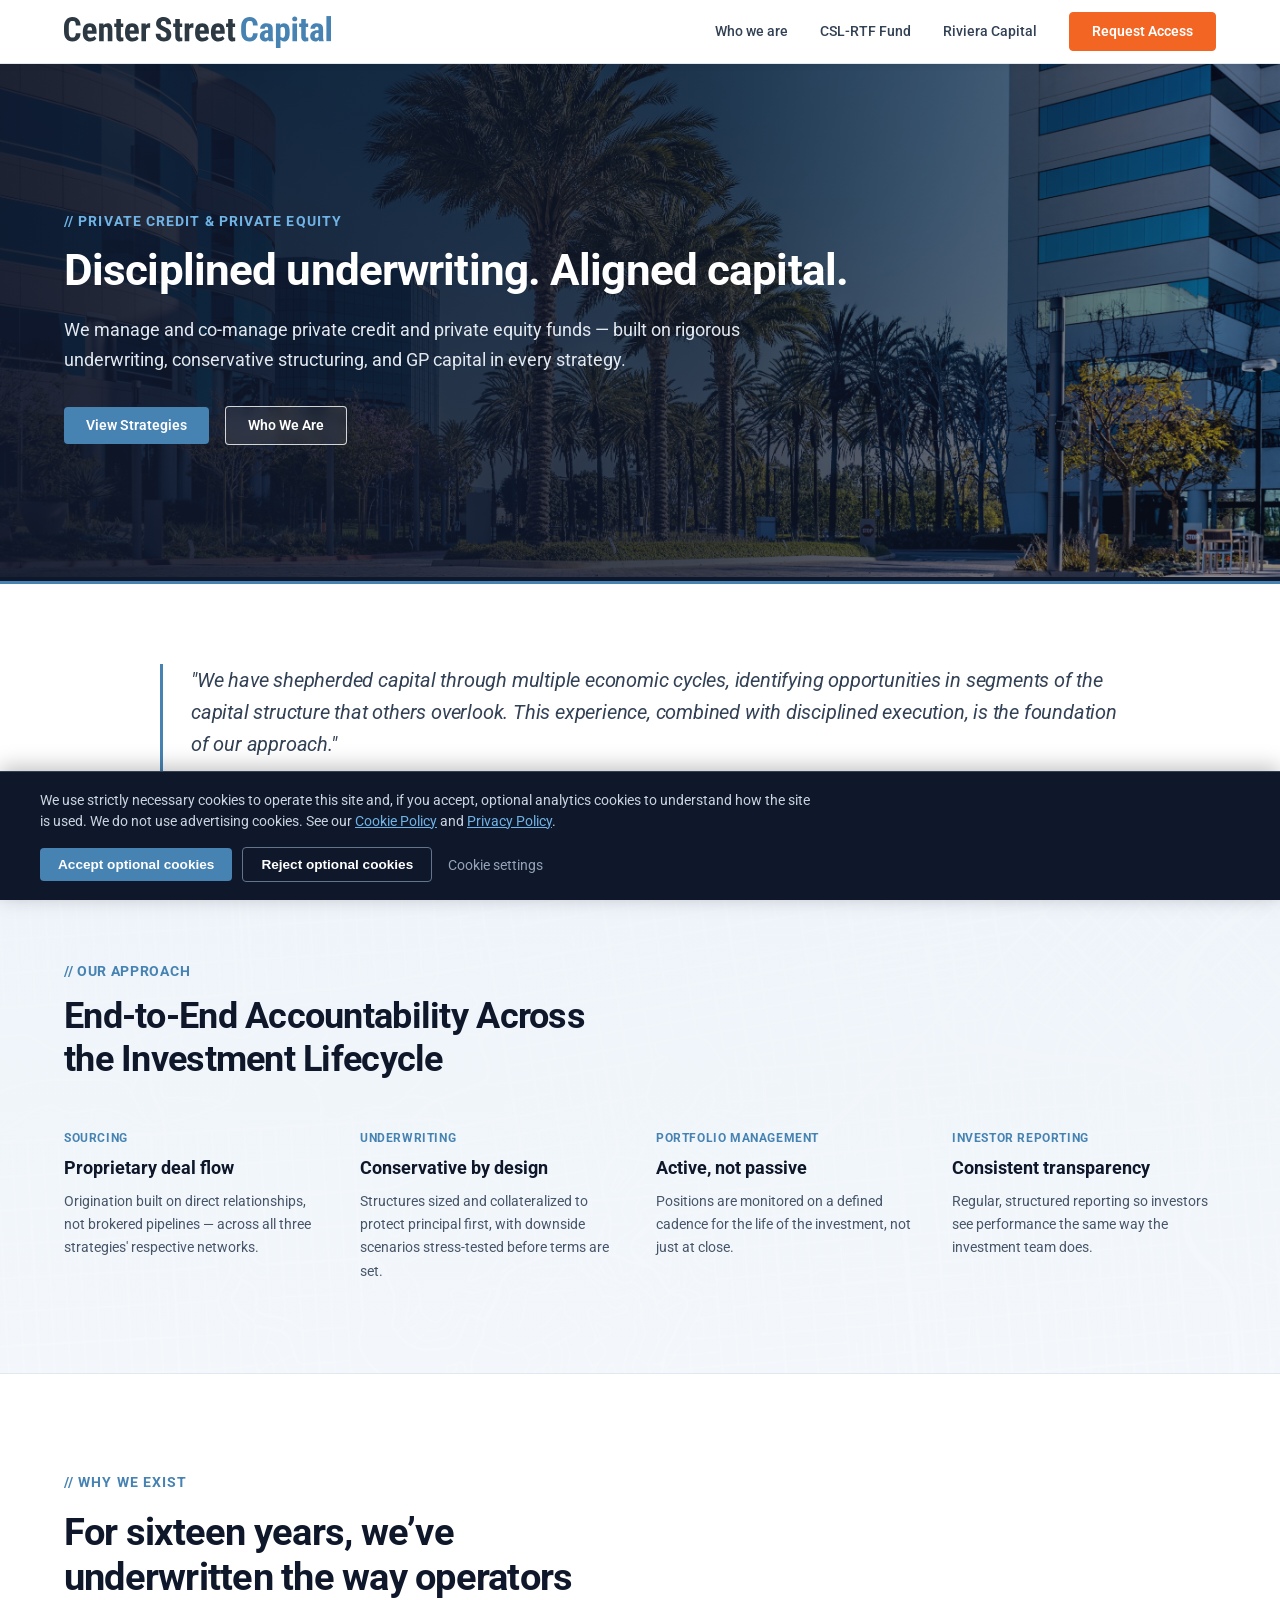
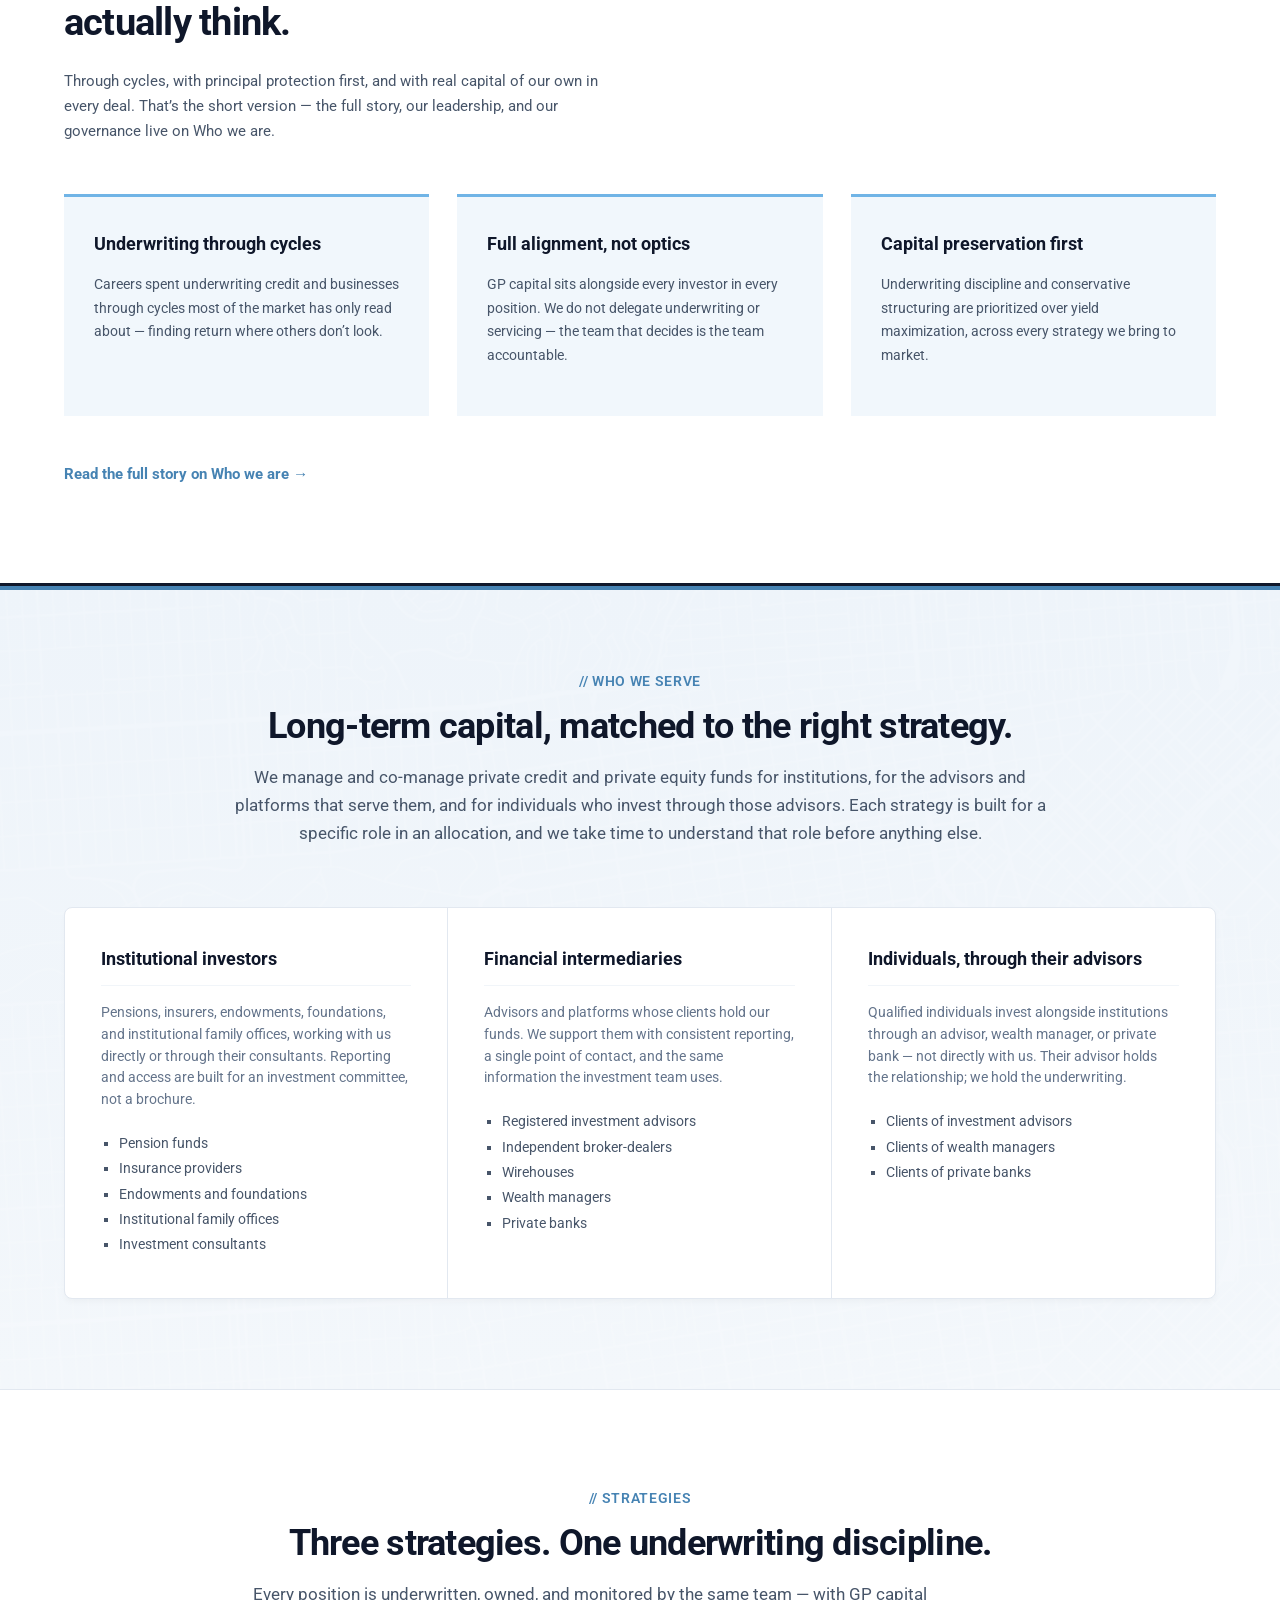
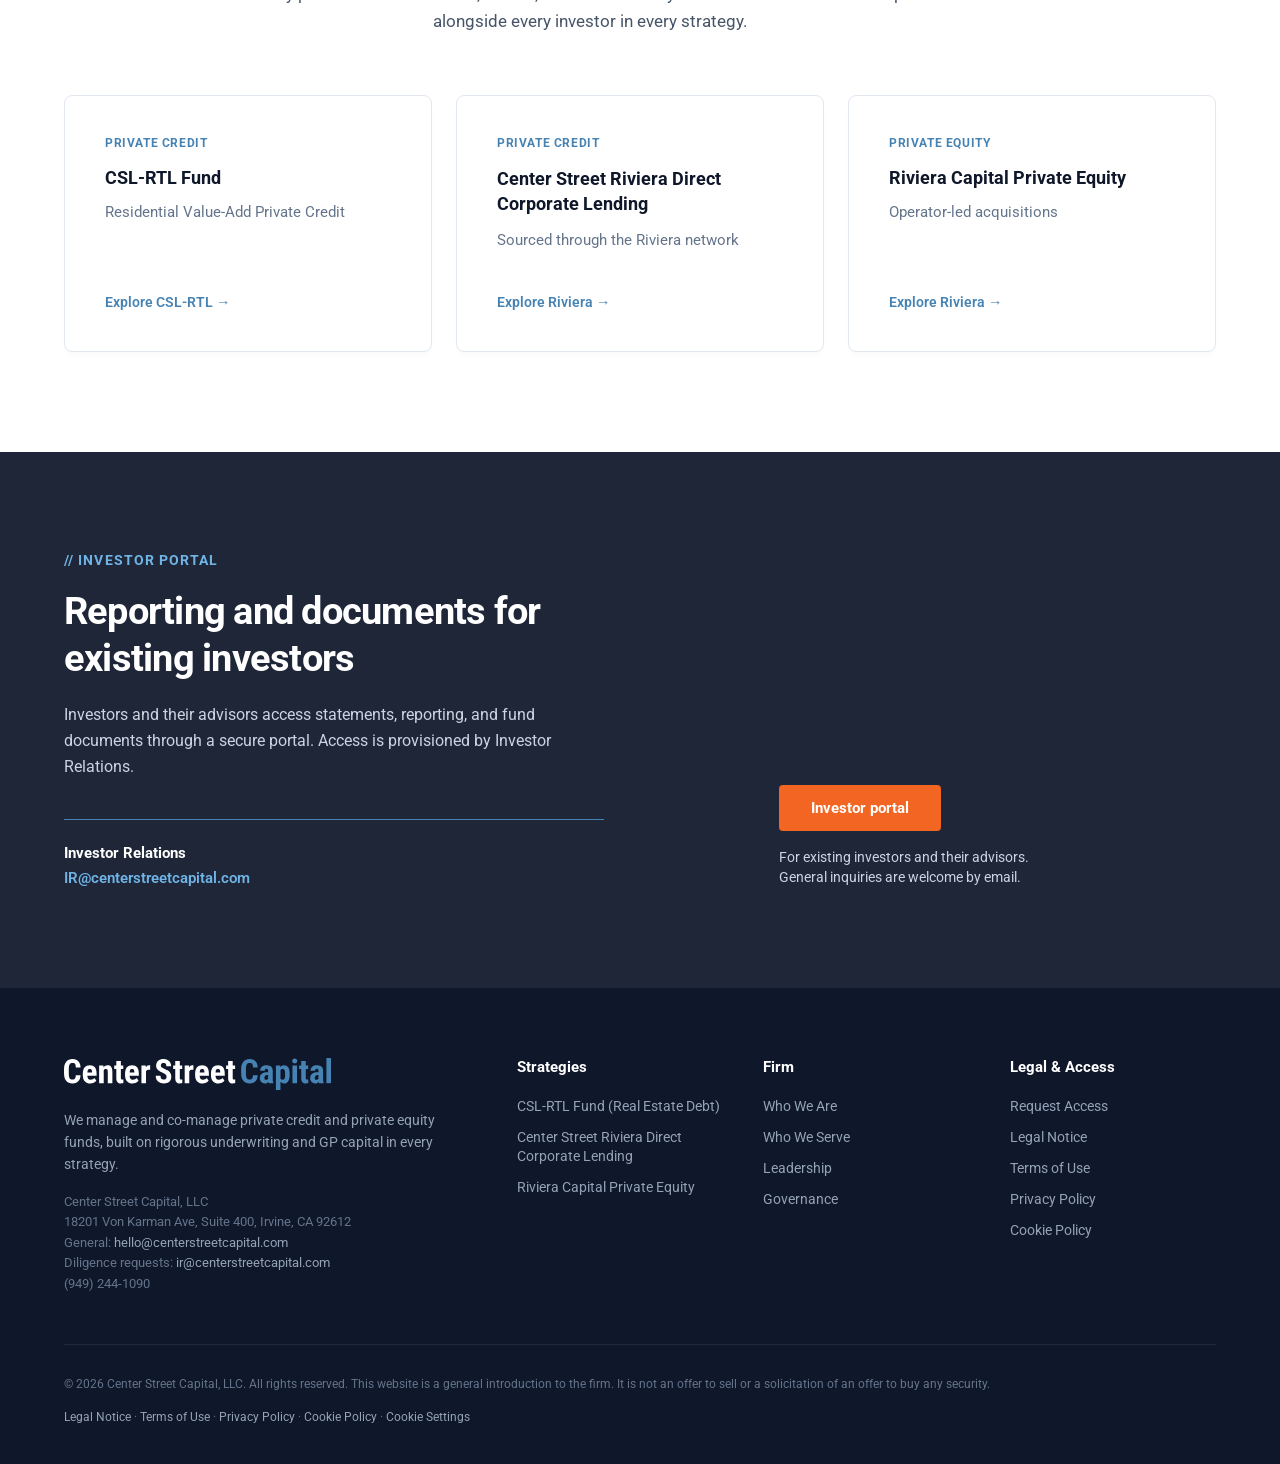
==== index.html @ 32888619 "Update footer tagline descriptor across all 8 HTML pages per user request" ====
<!DOCTYPE html>
<html lang="en">
<head>
    <meta charset="UTF-8">
    <meta name="viewport" content="width=device-width, initial-scale=1.0">
    <title>Center Street Capital | Institutional Private Credit &amp; Private Equity</title>
    <meta name="description" content="Center Street Capital is an institutional investment manager built on rigorous underwriting, conservative structuring, and GP capital alignment across private credit and private equity.">
    <meta name="keywords" content="Center Street Capital, Private Credit, Private Equity, Real Estate Lending, CSL-RTL Fund, Riviera Capital, Institutional Investment Manager">
    
    <!-- Open Graph / Social Media -->
    <meta property="og:type" content="website">
    <meta property="og:title" content="Center Street Capital | Institutional Private Credit &amp; Private Equity">
    <meta property="og:description" content="Disciplined underwriting. Aligned capital. An institutional investment manager built on rigorous underwriting and GP capital alignment.">
    <meta property="og:url" content="https://centerstreetlending.github.io/investor/">
    <meta property="og:image" content="https://centerstreetlending.github.io/investor/pexels-tracvu-7109805.jpg">

    <!-- Fonts -->
    <link rel="preconnect" href="https://fonts.googleapis.com">
    <link rel="preconnect" href="https://fonts.gstatic.com" crossorigin>
    <link href="https://fonts.googleapis.com/css2?family=Roboto:wght@300;400;500;700&display=swap" rel="stylesheet">
    
    <!-- Custom CSS -->
    <link rel="stylesheet" href="styles.css?v=2.12">
</head>
<body>


    <!-- Unified Navigation Header -->
    <header class="header-wrapper">
        <div class="nav-container" style="display: flex; align-items: center; justify-content: space-between;">
            <!-- Left: Logo -->
            <a href="./" class="logo" style="display: flex; align-items: center; text-decoration: none;">
                <img src="CS-Capital_Horiz_OnLight.svg" alt="Center Street Capital Logo" class="logo-image" style="height: 32px; width: auto; object-fit: contain;">
            </a>
            
            <!-- Right: Navigation Links (Desktop) -->
            <div class="desktop-nav" style="display: flex; align-items: center; gap: 32px;">
                <a href="who-we-are.html" class="nav-link" style="color: #334155; text-decoration: none; font-weight: 500; font-size: 0.9rem; transition: color 0.2s;">Who we are</a>
                <a href="csl-rtf-fund.html" class="nav-link" style="color: #334155; text-decoration: none; font-weight: 500; font-size: 0.9rem; transition: color 0.2s;">CSL-RTF Fund</a>
                <a href="riviera-capital.html" class="nav-link" style="color: #334155; text-decoration: none; font-weight: 500; font-size: 0.9rem; transition: color 0.2s;">Riviera Capital</a>
                <a href="#" class="nav-btn request-access-btn" style="background-color: #f26522; color: #ffffff; padding: 10px 22px; border-radius: 4px; font-weight: 600; font-size: 0.9rem; text-decoration: none; transition: background-color 0.2s;">Request Access</a>
            </div>

            <!-- Hamburger Button (Mobile) -->
            <button class="hamburger-btn" aria-label="Toggle menu">
                <span></span>
                <span></span>
                <span></span>
            </button>
        </div>
    </header>

    <!-- Mobile Menu Overlay -->
    <div class="mobile-menu">
        <div class="mobile-menu-inner">
            <a href="who-we-are.html" class="mobile-nav-link">Who we are <span>&rarr;</span></a>
            <a href="csl-rtf-fund.html" class="mobile-nav-link">CSL-RTF Fund <span>&rarr;</span></a>
            <a href="riviera-capital.html" class="mobile-nav-link">Riviera Capital <span>&rarr;</span></a>
            <a href="#" class="nav-btn request-access-btn mobile-cta-btn">Request Access</a>
        </div>
    </div>


    <main>
        <!-- Hero Section -->
        <section class="about-hero">
            <div class="container">
                <div class="about-hero-content">
                    <div class="section-kicker about-kicker" style="color: #70b4e6; font-weight: 700; font-size: 0.85rem; letter-spacing: 0.08em; text-transform: uppercase; margin-bottom: 16px;">// PRIVATE CREDIT &amp; PRIVATE EQUITY</div>
                    <h1 class="about-title">Disciplined underwriting. Aligned capital.</h1>
                    <p class="about-desc">We manage and co-manage private credit and private equity funds &mdash; built on rigorous underwriting, conservative structuring, and GP capital in every strategy.</p>
                    <div class="hero-buttons-group">
                        <a href="#strategies-detail" class="btn-group-primary">View Strategies</a>
                        <a href="who-we-are.html" class="btn-group-secondary">Who We Are</a>
                    </div>
                </div>
            </div>
        </section>

        <!-- Founder Quote Section -->
        <section class="quote-section" style="border-bottom: 1px solid #e2e8f0; padding: 80px 0;">
            <div class="container">
                <div class="quote-wrapper" style="max-width: 960px; border-left: 3px solid #4683b3; padding-left: 28px; margin: 0 auto; text-align: left;">
                    <blockquote class="founder-quote" style="font-size: 1.25rem; font-weight: 400; font-style: italic; color: #334155; line-height: 1.6; letter-spacing: -0.01em; margin: 0 0 16px 0;">
                        "We have shepherded capital through multiple economic cycles, identifying opportunities in segments of the capital structure that others overlook. This experience, combined with disciplined execution, is the foundation of our approach."
                    </blockquote>
                    <div style="font-size: 0.85rem; font-weight: 600; color: #64748b;">
                        Stephen Couig &mdash; Chief Investment Officer and Chief Executive Officer
                    </div>
                </div>
            </div>
        </section>

        <!-- Our Approach Section -->
        <section id="our-approach" style="padding: 90px 0;">
            <div class="container">
                <div style="margin-bottom: 50px;">
                    <div class="section-kicker" style="color: #4683b3; font-weight: 700; font-size: 0.85rem; letter-spacing: 0.05em; text-transform: uppercase; margin-bottom: 16px;">// OUR APPROACH</div>
                    <h2 style="font-size: 2.25rem; font-weight: 700; color: #0f172a; margin: 0; line-height: 1.2; letter-spacing: -0.02em;">End-to-End Accountability Across<br>the Investment Lifecycle</h2>
                </div>

                <div class="grid-4-col" style="display: grid; grid-template-columns: repeat(4, 1fr); gap: 32px;">
                    <!-- Column 1 -->
                    <div>
                        <div style="color: #4683b3; font-weight: 700; font-size: 0.75rem; text-transform: uppercase; letter-spacing: 0.05em; margin-bottom: 12px;">SOURCING</div>
                        <h3 style="font-size: 1.15rem; font-weight: 700; color: #0f172a; margin: 0 0 12px 0;">Proprietary deal flow</h3>
                        <p style="font-size: 0.9rem; color: #475569; line-height: 1.6; margin: 0;">Origination built on direct relationships, not brokered pipelines &mdash; across all three strategies' respective networks.</p>
                    </div>

                    <!-- Column 2 -->
                    <div>
                        <div style="color: #4683b3; font-weight: 700; font-size: 0.75rem; text-transform: uppercase; letter-spacing: 0.05em; margin-bottom: 12px;">UNDERWRITING</div>
                        <h3 style="font-size: 1.15rem; font-weight: 700; color: #0f172a; margin: 0 0 12px 0;">Conservative by design</h3>
                        <p style="font-size: 0.9rem; color: #475569; line-height: 1.6; margin: 0;">Structures sized and collateralized to protect principal first, with downside scenarios stress-tested before terms are set.</p>
                    </div>

                    <!-- Column 3 -->
                    <div>
                        <div style="color: #4683b3; font-weight: 700; font-size: 0.75rem; text-transform: uppercase; letter-spacing: 0.05em; margin-bottom: 12px;">PORTFOLIO MANAGEMENT</div>
                        <h3 style="font-size: 1.15rem; font-weight: 700; color: #0f172a; margin: 0 0 12px 0;">Active, not passive</h3>
                        <p style="font-size: 0.9rem; color: #475569; line-height: 1.6; margin: 0;">Positions are monitored on a defined cadence for the life of the investment, not just at close.</p>
                    </div>

                    <!-- Column 4 -->
                    <div>
                        <div style="color: #4683b3; font-weight: 700; font-size: 0.75rem; text-transform: uppercase; letter-spacing: 0.05em; margin-bottom: 12px;">INVESTOR REPORTING</div>
                        <h3 style="font-size: 1.15rem; font-weight: 700; color: #0f172a; margin: 0 0 12px 0;">Consistent transparency</h3>
                        <p style="font-size: 0.9rem; color: #475569; line-height: 1.6; margin: 0;">Regular, structured reporting so investors see performance the same way the investment team does.</p>
                    </div>
                </div>
            </div>
        </section>

        <!-- Why We Exist Section -->
        <section id="overview" style="padding: 100px 0; background-color: #ffffff;">
            <div class="container">
                <div style="margin-bottom: 50px;">
                    <div class="section-kicker" style="color: #4683b3; font-weight: 700; font-size: 0.85rem; letter-spacing: 0.08em; text-transform: uppercase; margin-bottom: 20px;">// WHY WE EXIST</div>
                    <h2 style="font-size: 2.35rem; font-weight: 700; color: #0f172a; margin: 0 0 24px 0; line-height: 1.2; letter-spacing: -0.02em; max-width: 580px;">For sixteen years, we&rsquo;ve underwritten the way operators actually think.</h2>
                    <p style="font-size: 0.95rem; color: #475569; margin: 0; line-height: 1.65; max-width: 560px;">Through cycles, with principal protection first, and with real capital of our own in every deal. That&rsquo;s the short version &mdash; the full story, our leadership, and our governance live on Who we are.</p>
                </div>

                <div class="grid-3-col" style="display: grid; grid-template-columns: repeat(3, 1fr); gap: 28px; margin-bottom: 48px;">
                    <!-- Column 1 -->
                    <div style="background-color: #f1f7fc; border-top: 3px solid #70b4e6; padding: 36px 30px 48px 30px;">
                        <h3 style="font-size: 1.1rem; font-weight: 700; color: #0f172a; margin: 0 0 16px 0; line-height: 1.35;">Underwriting through cycles</h3>
                        <p style="font-size: 0.9rem; color: #475569; line-height: 1.65; margin: 0;">Careers spent underwriting credit and businesses through cycles most of the market has only read about &mdash; finding return where others don&rsquo;t look.</p>
                    </div>

                    <!-- Column 2 -->
                    <div style="background-color: #f1f7fc; border-top: 3px solid #70b4e6; padding: 36px 30px 48px 30px;">
                        <h3 style="font-size: 1.1rem; font-weight: 700; color: #0f172a; margin: 0 0 16px 0; line-height: 1.35;">Full alignment, not optics</h3>
                        <p style="font-size: 0.9rem; color: #475569; line-height: 1.65; margin: 0;">GP capital sits alongside every investor in every position. We do not delegate underwriting or servicing &mdash; the team that decides is the team accountable.</p>
                    </div>

                    <!-- Column 3 -->
                    <div style="background-color: #f1f7fc; border-top: 3px solid #70b4e6; padding: 36px 30px 48px 30px;">
                        <h3 style="font-size: 1.1rem; font-weight: 700; color: #0f172a; margin: 0 0 16px 0; line-height: 1.35;">Capital preservation first</h3>
                        <p style="font-size: 0.9rem; color: #475569; line-height: 1.65; margin: 0;">Underwriting discipline and conservative structuring are prioritized over yield maximization, across every strategy we bring to market.</p>
                    </div>
                </div>

                <a href="who-we-are.html" style="color: #4683b3; font-weight: 700; font-size: 0.95rem; text-decoration: none; transition: opacity 0.2s;">Read the full story on Who we are &rarr;</a>
            </div>
        </section>


        
        <!-- Who We Serve Section -->
        <section id="who-we-serve" style="padding: 90px 0;">
            <div class="container">
                <div style="text-align: center; max-width: 840px; margin: 0 auto 60px auto;">
                    <div class="section-kicker" style="color: #4683b3; font-weight: 600; font-size: 0.85rem; letter-spacing: 0.05em; text-transform: uppercase; margin-bottom: 16px;">// WHO WE SERVE</div>
                    <h2 style="font-size: 2.25rem; font-weight: 700; color: #0f172a; margin: 0 0 16px 0; line-height: 1.2; letter-spacing: -0.02em;">Long-term capital, matched to the right strategy.</h2>
                    <p style="font-size: 1.05rem; color: #475569; margin: 0; line-height: 1.65;">We manage and co-manage private credit and private equity funds for institutions, for the advisors and platforms that serve them, and for individuals who invest through those advisors. Each strategy is built for a specific role in an allocation, and we take time to understand that role before anything else.</p>
                </div>
                
                <!-- Unified White Boxed Container -->
                <div class="serve-card-container" style="background-color: #ffffff; border: 1px solid #e2e8f0; border-radius: 8px; box-shadow: 0 4px 6px -1px rgba(0, 0, 0, 0.03); display: grid; grid-template-columns: repeat(3, 1fr);">
                    <!-- Column 1 -->
                    <div style="padding: 40px 36px; border-right: 1px solid #e2e8f0;">
                        <h3 style="font-size: 1.15rem; font-weight: 700; color: #0f172a; margin: 0 0 16px 0; padding-bottom: 16px; border-bottom: 1px solid #f1f5f9;">Institutional investors</h3>
                        <p style="font-size: 0.85rem; color: #64748b; line-height: 1.6; margin: 0 0 20px 0;">Pensions, insurers, endowments, foundations, and institutional family offices, working with us directly or through their consultants. Reporting and access are built for an investment committee, not a brochure.</p>
                        
                        <ul style="color: #475569; font-size: 0.88rem; line-height: 1.8; margin: 0; padding-left: 18px; list-style-type: square;">
                            <li>Pension funds</li>
                            <li>Insurance providers</li>
                            <li>Endowments and foundations</li>
                            <li>Institutional family offices</li>
                            <li>Investment consultants</li>
                        </ul>
                    </div>

                    <!-- Column 2 -->
                    <div style="padding: 40px 36px; border-right: 1px solid #e2e8f0;">
                        <h3 style="font-size: 1.15rem; font-weight: 700; color: #0f172a; margin: 0 0 16px 0; padding-bottom: 16px; border-bottom: 1px solid #f1f5f9;">Financial intermediaries</h3>
                        <p style="font-size: 0.85rem; color: #64748b; line-height: 1.6; margin: 0 0 20px 0;">Advisors and platforms whose clients hold our funds. We support them with consistent reporting, a single point of contact, and the same information the investment team uses.</p>
                        
                        <ul style="color: #475569; font-size: 0.88rem; line-height: 1.8; margin: 0; padding-left: 18px; list-style-type: square;">
                            <li>Registered investment advisors</li>
                            <li>Independent broker-dealers</li>
                            <li>Wirehouses</li>
                            <li>Wealth managers</li>
                            <li>Private banks</li>
                        </ul>
                    </div>

                    <!-- Column 3 -->
                    <div style="padding: 40px 36px;">
                        <h3 style="font-size: 1.15rem; font-weight: 700; color: #0f172a; margin: 0 0 16px 0; padding-bottom: 16px; border-bottom: 1px solid #f1f5f9;">Individuals, through their advisors</h3>
                        <p style="font-size: 0.85rem; color: #64748b; line-height: 1.6; margin: 0 0 20px 0;">Qualified individuals invest alongside institutions through an advisor, wealth manager, or private bank &mdash; not directly with us. Their advisor holds the relationship; we hold the underwriting.</p>
                        
                        <ul style="color: #475569; font-size: 0.88rem; line-height: 1.8; margin: 0; padding-left: 18px; list-style-type: square;">
                            <li>Clients of investment advisors</li>
                            <li>Clients of wealth managers</li>
                            <li>Clients of private banks</li>
                        </ul>
                    </div>
                </div>
            </div>
        </section>

<!-- Strategies Section -->
        <section id="strategies-detail" class="strategies-section" style="padding: 100px 0; background-color: #ffffff;">
            <div class="container strategies-container">
                <div class="strategies-header" style="text-align: center; max-width: 800px; margin: 0 auto 60px auto;">
                    <div class="section-kicker" style="color: #4683b3; font-weight: 600; font-size: 0.85rem; letter-spacing: 0.05em; text-transform: uppercase; margin-bottom: 16px;">// STRATEGIES</div>
                    <h2 class="strategies-title" style="font-size: 2.25rem; font-weight: 700; color: #0f172a; margin: 0 0 16px 0; line-height: 1.2; letter-spacing: -0.02em;">Three strategies. One underwriting discipline.</h2>
                    <p class="strategies-subtitle" style="font-size: 1.05rem; color: #475569; margin: 0; line-height: 1.6;">Every position is underwritten, owned, and monitored by the same team &mdash; with GP capital alongside every investor in every strategy.</p>
                </div>

                <div class="strategies-grid" style="display: grid; grid-template-columns: repeat(3, 1fr); gap: 24px;">
                    <!-- Card 1 -->
                    <div class="strategy-card" style="background-color: #ffffff; border: 1px solid #e2e8f0; border-radius: 8px; padding: 40px; display: flex; flex-direction: column; height: 100%; box-shadow: 0 4px 6px -1px rgba(0, 0, 0, 0.02);">
                        <div style="flex-grow: 1;">
                            <div class="strategy-kicker" style="color: #4683b3; font-weight: 700; font-size: 0.75rem; letter-spacing: 0.05em; text-transform: uppercase; margin-bottom: 16px;">PRIVATE CREDIT</div>
                            <h3 class="strategy-title" style="font-size: 1.15rem; font-weight: 700; color: #0f172a; margin: 0 0 12px 0;">CSL-RTL Fund</h3>
                            <p style="font-size: 0.95rem; color: #64748b; line-height: 1.5; margin: 0;">Residential Value-Add Private Credit</p>
                        </div>
                        <div style="margin-top: 40px;">
                            <a href="csl-rtf-fund.html" style="color: #4683b3; font-weight: 600; font-size: 0.9rem; text-decoration: none; transition: opacity 0.2s;">Explore CSL-RTL &rarr;</a>
                        </div>
                    </div>

                    <!-- Card 2 -->
                    <div class="strategy-card" style="background-color: #ffffff; border: 1px solid #e2e8f0; border-radius: 8px; padding: 40px; display: flex; flex-direction: column; height: 100%; box-shadow: 0 4px 6px -1px rgba(0, 0, 0, 0.02);">
                        <div style="flex-grow: 1;">
                            <div class="strategy-kicker" style="color: #4683b3; font-weight: 700; font-size: 0.75rem; letter-spacing: 0.05em; text-transform: uppercase; margin-bottom: 16px;">PRIVATE CREDIT</div>
                            <h3 class="strategy-title" style="font-size: 1.15rem; font-weight: 700; color: #0f172a; margin: 0 0 12px 0; line-height: 1.4;">Center Street Riviera Direct Corporate Lending</h3>
                            <p style="font-size: 0.95rem; color: #64748b; line-height: 1.5; margin: 0;">Sourced through the Riviera network</p>
                        </div>
                        <div style="margin-top: 40px;">
                            <a href="riviera-capital.html" style="color: #4683b3; font-weight: 600; font-size: 0.9rem; text-decoration: none; transition: opacity 0.2s;">Explore Riviera &rarr;</a>
                        </div>
                    </div>

                    <!-- Card 3 -->
                    <div class="strategy-card" style="background-color: #ffffff; border: 1px solid #e2e8f0; border-radius: 8px; padding: 40px; display: flex; flex-direction: column; height: 100%; box-shadow: 0 4px 6px -1px rgba(0, 0, 0, 0.02);">
                        <div style="flex-grow: 1;">
                            <div class="strategy-kicker" style="color: #4683b3; font-weight: 700; font-size: 0.75rem; letter-spacing: 0.05em; text-transform: uppercase; margin-bottom: 16px;">PRIVATE EQUITY</div>
                            <h3 class="strategy-title" style="font-size: 1.15rem; font-weight: 700; color: #0f172a; margin: 0 0 12px 0;">Riviera Capital Private Equity</h3>
                            <p style="font-size: 0.95rem; color: #64748b; line-height: 1.5; margin: 0;">Operator-led acquisitions</p>
                        </div>
                        <div style="margin-top: 40px;">
                            <a href="riviera-capital.html" style="color: #4683b3; font-weight: 600; font-size: 0.9rem; text-decoration: none; transition: opacity 0.2s;">Explore Riviera &rarr;</a>
                        </div>
                    </div>
                </div>
            </div>
        </section>


                <!-- Investor Portal Section -->
        <section style="padding: 100px 0; background-color: #1e2638; color: #ffffff;">
            <div class="container" style="max-width: 1140px; margin: 0 auto; padding: 0 5%;">
                <div style="display: grid; grid-template-columns: 1.5fr 1fr; gap: 60px; align-items: flex-end;">
                    <!-- Left Side -->
                    <div>
                        <div class="section-kicker" style="color: #70b4e6; font-weight: 700; font-size: 0.85rem; letter-spacing: 0.08em; text-transform: uppercase; margin-bottom: 20px;">// INVESTOR PORTAL</div>
                        <h2 style="font-size: 2.35rem; font-weight: 700; color: #ffffff; margin: 0 0 20px 0; line-height: 1.25; letter-spacing: -0.02em; max-width: 520px;">Reporting and documents for existing investors</h2>
                        <p style="font-size: 0.98rem; color: #cbd5e1; line-height: 1.65; margin: 0 0 40px 0; max-width: 540px;">Investors and their advisors access statements, reporting, and fund documents through a secure portal. Access is provisioned by Investor Relations.</p>
                        
                        <div style="border-top: 1px solid #4683b3; padding-top: 24px; margin-top: 24px; max-width: 540px;">
                            <div style="font-weight: 700; font-size: 0.95rem; color: #ffffff; margin-bottom: 6px;">Investor Relations</div>
                            <a href="mailto:IR@centerstreetcapital.com" style="color: #70b4e6; font-weight: 600; text-decoration: none; font-size: 0.95rem; transition: color 0.2s;">IR@centerstreetcapital.com</a>
                        </div>
                    </div>

                    <!-- Right Side -->
                    <div style="text-align: left;">
                        <a href="mailto:IR@centerstreetcapital.com?subject=Investor%20Portal%20Access%20Request" style="display: inline-block; background-color: #f26522; color: #ffffff; padding: 14px 32px; text-decoration: none; border-radius: 4px; font-weight: 700; font-size: 0.95rem; margin-bottom: 16px; transition: background-color 0.2s;">Investor portal</a>
                        <p style="color: #cbd5e1; font-size: 0.85rem; line-height: 1.5; margin: 0; max-width: 260px;">For existing investors and their advisors. General inquiries are welcome by email.</p>
                    </div>
                </div>
            </div>
        </section>

    </main>

    <!-- Footer -->
    <footer style="background-color: #0f172a; color: #94a3b8; padding: 70px 0 40px; border-top: 1px solid #1e293b;">
        <div class="container">
            <div style="display: grid; grid-template-columns: 2fr 1fr 1fr 1fr; gap: 40px; margin-bottom: 50px;">
                <!-- Column 1 -->
                <div>
                    <a href="./" style="display: flex; align-items: center; text-decoration: none; margin-bottom: 20px;">
                        <img src="CS-Capital_Horiz_OnDark.svg" alt="Center Street Capital Logo" style="height: 32px; width: auto; object-fit: contain;">
                    </a>
                    <p style="color: #94a3b8; font-size: 0.85rem; line-height: 1.6; margin: 0 0 16px 0; max-width: 380px;">We manage and co-manage private credit and private equity funds, built on rigorous underwriting and GP capital in every strategy.</p>
                    <p style="color: #64748b; font-size: 0.8rem; line-height: 1.6; margin: 0;">Center Street Capital, LLC<br>18201 Von Karman Ave, Suite 400, Irvine, CA 92612<br>General: <a href="mailto:hello@centerstreetcapital.com" style="color: #94a3b8; text-decoration: none;">hello@centerstreetcapital.com</a><br>Diligence requests: <a href="mailto:ir@centerstreetcapital.com" style="color: #94a3b8; text-decoration: none;">ir@centerstreetcapital.com</a><br>(949) 244-1090</p>
                </div>
                <!-- Column 2 -->
                <div>
                    <h4 style="color: #ffffff; font-weight: 700; margin: 0 0 20px 0; font-size: 0.95rem;">Strategies</h4>
                    <ul style="list-style: none; padding: 0; margin: 0;">
                        <li style="margin-bottom: 12px;"><a href="csl-rtf-fund.html" style="color: #94a3b8; text-decoration: none; font-size: 0.85rem; transition: color 0.2s;">CSL-RTL Fund (Real Estate Debt)</a></li>
                        <li style="margin-bottom: 12px;"><a href="riviera-capital.html" style="color: #94a3b8; text-decoration: none; font-size: 0.85rem; transition: color 0.2s;">Center Street Riviera Direct Corporate Lending</a></li>
                        <li><a href="riviera-capital.html" style="color: #94a3b8; text-decoration: none; font-size: 0.85rem; transition: color 0.2s;">Riviera Capital Private Equity</a></li>
                    </ul>
                </div>
                <!-- Column 3 -->
                <div>
                    <h4 style="color: #ffffff; font-weight: 700; margin: 0 0 20px 0; font-size: 0.95rem;">Firm</h4>
                    <ul style="list-style: none; padding: 0; margin: 0;">
                        <li style="margin-bottom: 12px;"><a href="who-we-are.html" style="color: #94a3b8; text-decoration: none; font-size: 0.85rem; transition: color 0.2s;">Who We Are</a></li>
                        <li style="margin-bottom: 12px;"><a href="./#who-we-serve" style="color: #94a3b8; text-decoration: none; font-size: 0.85rem; transition: color 0.2s;">Who We Serve</a></li>
                        <li style="margin-bottom: 12px;"><a href="who-we-are.html#leadership" style="color: #94a3b8; text-decoration: none; font-size: 0.85rem; transition: color 0.2s;">Leadership</a></li>
                        <li><a href="who-we-are.html#governance" style="color: #94a3b8; text-decoration: none; font-size: 0.85rem; transition: color 0.2s;">Governance</a></li>
                    </ul>
                </div>
                <!-- Column 4 -->
                <div>
                    <h4 style="color: #ffffff; font-weight: 700; margin: 0 0 20px 0; font-size: 0.95rem;">Legal &amp; Access</h4>
                    <ul style="list-style: none; padding: 0; margin: 0;">
                        <li style="margin-bottom: 12px;"><a href="#" class="request-access-btn" style="color: #94a3b8; text-decoration: none; font-size: 0.85rem; transition: color 0.2s;">Request Access</a></li>
                        <li style="margin-bottom: 12px;"><a href="legal-notice.html" style="color: #94a3b8; text-decoration: none; font-size: 0.85rem; transition: color 0.2s;">Legal Notice</a></li>
                        <li style="margin-bottom: 12px;"><a href="terms-of-use.html" style="color: #94a3b8; text-decoration: none; font-size: 0.85rem; transition: color 0.2s;">Terms of Use</a></li>
                        <li style="margin-bottom: 12px;"><a href="privacy-policy.html" style="color: #94a3b8; text-decoration: none; font-size: 0.85rem; transition: color 0.2s;">Privacy Policy</a></li>
                        <li><a href="cookie-policy.html" style="color: #94a3b8; text-decoration: none; font-size: 0.85rem; transition: color 0.2s;">Cookie Policy</a></li>
                    </ul>
                </div>
            </div>

            <div style="border-top: 1px solid #1e293b; padding-top: 30px;">
                <p style="margin: 0 0 16px 0; color: #64748b; font-size: 0.75rem; line-height: 1.6;">&copy; 2026 Center Street Capital, LLC. All rights reserved. This website is a general introduction to the firm. It is not an offer to sell or a solicitation of an offer to buy any security.</p>
                <p style="margin: 0; color: #64748b; font-size: 0.75rem;"><a href="legal-notice.html" style="color: #94a3b8; text-decoration: none;">Legal Notice</a> &middot; <a href="terms-of-use.html" style="color: #94a3b8; text-decoration: none;">Terms of Use</a> &middot; <a href="privacy-policy.html" style="color: #94a3b8; text-decoration: none;">Privacy Policy</a> &middot; <a href="cookie-policy.html" style="color: #94a3b8; text-decoration: none;">Cookie Policy</a> &middot; <a href="#" id="open-cookie-settings" style="color: #94a3b8; text-decoration: none;">Cookie Settings</a></p>
            </div>
        </div>
    </footer>

    <!-- Investor Type Modal -->
    <div id="investor-modal" class="modal">
        <div class="modal-content">
            <span class="close-modal">&times;</span>
            <div class="section-kicker" style="color: #f26522; font-weight: 700; font-size: 0.85rem; letter-spacing: 0.05em; text-transform: uppercase; margin-bottom: 16px;">// DILIGENCE MATERIALS</div>
            <h2 class="modal-title" style="margin-bottom: 16px;">Request Access to Diligence Materials</h2>
            <p style="color: #475569; font-size: 0.95rem; line-height: 1.6; margin-bottom: 24px;">Email <a href="mailto:ir@centerstreetcapital.com" style="color: #4683b3; font-weight: 600;">ir@centerstreetcapital.com</a>. A request is not an offer or a solicitation. We may grant or deny access in our discretion and may require confirmation of eligibility and a confidentiality agreement. Sending a request does not make you an investor or a client.</p>
            
            <div class="modal-grid">
                <div class="investor-card">
                    <h3>Institutional Investor</h3>
                    <p>You may represent or be a:</p>
                    <ul>
                        <li>Pension fund</li>
                        <li>Insurance provider</li>
                        <li>Investment consultant</li>
                    </ul>
                    <a href="mailto:ir@centerstreetcapital.com?subject=Diligence%20Access%20Request%20-%20Institutional" class="card-btn">Request Access</a>
                </div>
                <div class="investor-card">
                    <h3>Individual Investor</h3>
                    <p>You may be a:</p>
                    <ul>
                        <li>Private investor</li>
                        <li>Client of an investment advisor, wealth manager or private bank</li>
                    </ul>
                    <a href="mailto:ir@centerstreetcapital.com?subject=Diligence%20Access%20Request%20-%20Individual" class="card-btn">Request Access</a>
                </div>
                <div class="investor-card">
                    <h3>Financial Intermediary</h3>
                    <p>You may represent or be a:</p>
                    <ul>
                        <li>Registered investment advisor</li>
                        <li>Independent broker-dealer</li>
                        <li>Wirehouse</li>
                        <li>Wealth manager</li>
                        <li>Private bank</li>
                    </ul>
                    <a href="mailto:ir@centerstreetcapital.com?subject=Diligence%20Access%20Request%20-%20Intermediary" class="card-btn">Request Access</a>
                </div>
            </div>
        </div>
    </div>

    <!-- Cookie Banner -->
    <div id="cookie-banner" style="display: none; position: fixed; bottom: 0; left: 0; width: 100%; background-color: #0f172a; color: #cbd5e1; border-top: 1px solid #334155; padding: 18px 24px; z-index: 10000; box-shadow: 0 -4px 20px rgba(0,0,0,0.25);">
        <div style="max-width: 1200px; margin: 0 auto; display: flex; flex-wrap: wrap; align-items: center; justify-content: space-between; gap: 16px;">
            <p style="margin: 0; font-size: 0.85rem; line-height: 1.5; max-width: 780px;">We use strictly necessary cookies to operate this site and, if you accept, optional analytics cookies to understand how the site is used. We do not use advertising cookies. See our <a href="cookie-policy.html" style="color: #70b4e6; text-decoration: underline;">Cookie Policy</a> and <a href="privacy-policy.html" style="color: #70b4e6; text-decoration: underline;">Privacy Policy</a>.</p>
            <div style="display: flex; gap: 10px; align-items: center; flex-wrap: wrap;">
                <button id="accept-cookies" style="background-color: #4683b3; color: #ffffff; border: none; padding: 9px 18px; border-radius: 4px; font-weight: 600; font-size: 0.85rem; cursor: pointer;">Accept optional cookies</button>
                <button id="reject-cookies" style="background-color: transparent; border: 1px solid #64748b; color: #ffffff; padding: 9px 18px; border-radius: 4px; font-weight: 600; font-size: 0.85rem; cursor: pointer;">Reject optional cookies</button>
                <a href="cookie-policy.html" style="color: #94a3b8; font-size: 0.85rem; text-decoration: none; margin-left: 6px;">Cookie settings</a>
            </div>
        </div>
    </div>

    <!-- Scripts -->
    <script src="script.js?v=1.1"></script>
</body>
</html>
---- styles.css ----
:root {
    --bg-color-main: #0c2136; /* Dark slate blue from Center Street reference */
    --bg-color-top: #0a1128; 
    --text-primary: #ffffff;
    --text-highlight: #90c2eb; 
    --text-muted: #b0b8c4; 
    
    --font-serif: 'Roboto', sans-serif;
    --font-sans: 'Roboto', sans-serif;

    /* Typography Text Size Rules */
    --text-xs: 0.75rem;    /* 12px */
    --text-sm: 0.875rem;   /* 14px */
    --text-base: 1rem;     /* 16px */
    --text-lg: 1.125rem;   /* 18px */
    --text-xl: 1.25rem;    /* 20px */
    --text-2xl: 1.5rem;    /* 24px */
}

* {
    margin: 0;
    padding: 0;
    box-sizing: border-box;
}

html {
    scroll-behavior: smooth; /* Smooth scrolling for anchor links */
}

body {
    font-family: var(--font-sans);
    background-color: var(--bg-color-main);
    color: var(--text-primary);
    -webkit-font-smoothing: antialiased;
    -moz-osx-font-smoothing: grayscale;
}

.container,
.nav-container,
.sub-nav-container,
.strategies-container {
    width: 100% !important;
    max-width: 100% !important;
    padding: 0 5% !important;
    margin: 0 auto !important;
    box-sizing: border-box !important;
}

/* Top Bar */
.top-bar {
    background-color: #f1f5f9; /* Subtle light slate */
    border-bottom: 1px solid #e2e8f0;
    height: 38px;
    box-sizing: border-box;
}

.top-bar-text {
    font-size: 0.75rem;
    font-weight: 600;
    letter-spacing: 2px;
    color: #64748b; /* Soft slate grey */
    text-transform: uppercase;
}

.top-bar-link {
    font-size: var(--text-sm); /* Bumped up for better readability */
    font-weight: 600;
    color: #111827; /* Black text */
    text-decoration: none;
    letter-spacing: 0.5px; /* Slight tracking for small bold text */
    transition: color 0.2s ease;
}

.top-bar-link:hover {
    color: #4683b3; /* Brand blue hover */
}

/* Main Header */
.main-header,
.header-wrapper {
    background-color: #ffffff;
    box-shadow: 0 4px 6px -1px rgba(0, 0, 0, 0.05);
    border-bottom: 1px solid #e2e8f0;
    height: 64px !important;
    min-height: 64px !important;
    max-height: 64px !important;
    display: flex;
    align-items: center;
    position: sticky;
    top: 0;
    z-index: 1000;
    box-sizing: border-box;
}

.header-left {
    display: flex;
    align-items: center;
    gap: 24px;
}

.logo-image {
    max-height: 55px;
    width: auto;
}

.logo-tagline {
    color: var(--text-primary); /* Changed to pure white */
    font-size: 0.95rem;
    font-weight: 500;
    letter-spacing: 1.5px;
    display: flex;
    align-items: center;
    gap: 24px;
}

.divider {
    color: var(--text-muted);
    font-size: 2.2rem;
    font-weight: 100;
    line-height: 1;
}

.header-right {
    display: flex;
    align-items: center;
    gap: 32px; /* Space between links */
}

.nav-link {
    color: #111827; /* Strong black text */
    text-decoration: none;
    font-size: 0.95rem; /* ~15px is the sweet spot for modern nav readability */
    font-weight: 500;
    letter-spacing: 0; /* Removed wide tracking: sentence case requires tight tracking */
    transition: color 0.2s ease;
}

.nav-link:hover {
    color: #4683b3; /* Brand blue hover state */
}

.nav-link.active {
    color: #4683b3 !important; /* Brand blue active state */
    font-weight: 700 !important;
    border-bottom: 2px solid #4683b3;
    padding-bottom: 4px;
}

.nav-btn {
    color: #ffffff;
    background-color: #f26522; /* Vibrant orange */
    border: 1px solid #f26522;
    text-decoration: none;
    padding: 10px 24px;
    font-size: 0.9rem;
    font-weight: 500;
    border-radius: 4px;
    transition: all 0.2s ease;
    cursor: pointer;
}

.nav-btn:hover {
    background-color: #d95819; /* Darker orange on hover */
    border-color: #d95819;
    color: #ffffff;
}

.investors-btn {
    color: #4683b3; /* Branded blue text */
    background-color: transparent;
    border: 1px solid #4683b3; /* Branded blue border */
    text-decoration: none;
    padding: 10px 24px;
    font-size: 0.8rem;
    font-weight: 500;
    letter-spacing: 1.5px;
    transition: all 0.2s ease;
}

.investors-btn:hover {
    background-color: #eff6ff; /* Light blue hover background */
}

/* Hero Section */
.hero {
    min-height: 520px;
    padding: 135px 0 125px;
    display: flex;
    align-items: center;
    box-sizing: border-box;
    background-image: linear-gradient(to right, rgba(15, 23, 42, 0.88) 0%, rgba(15, 23, 42, 0.6) 50%, rgba(15, 23, 42, 0.25) 100%), url('pexels-tracvu-7109805.jpg');
    background-size: cover;
    background-position: center;
    position: relative;
    overflow: hidden;
}

.hero::after,
.about-hero::after {
    content: '';
    position: absolute;
    bottom: 0;
    left: 0;
    width: 100%;
    height: 7px;
    background: linear-gradient(to bottom, #0f172a 0%, #0f172a 50%, #4683b3 50%, #4683b3 100%);
    z-index: 10;
}

.hero-video-bg {
    position: absolute;
    top: 0;
    left: 0;
    width: 100%;
    height: 100%;
    object-fit: cover;
    z-index: 0;
    filter: grayscale(100%) opacity(0.8); /* Make it black and white and slightly transparent to blend with dark blue */
}

.hero-overlay {
    position: absolute;
    top: 0;
    left: 0;
    width: 100%;
    height: 100%;
    background-image: linear-gradient(rgba(0, 0, 0, 0.3), rgba(0, 0, 0, 0.3));
    z-index: 1;
}

/* Unified Hero Typography Across Domain */
.hero-content,
.about-hero-content {
    width: 100%;
    max-width: 950px;
    margin: 0;
    text-align: left;
    display: flex;
    flex-direction: column;
    align-items: flex-start;
}

.hero-kicker,
.about-kicker {
    color: #70b4e6 !important;
    font-weight: 700 !important;
    font-size: 0.85rem !important;
    letter-spacing: 0.08em !important;
    text-transform: uppercase !important;
    margin-bottom: 16px !important;
}

.hero-title,
.about-title {
    font-size: 2.75rem !important;
    line-height: 1.15 !important;
    font-weight: 700 !important;
    color: #ffffff !important;
    margin-top: 0 !important;
    margin-bottom: 20px !important;
    letter-spacing: -0.02em !important;
}

.hero-title-line-1,
.hero-title-line-2 {
    display: inline;
}

.hero-subtitle,
.about-desc {
    font-size: 1.15rem !important;
    color: #e2e8f0 !important;
    line-height: 1.6 !important;
    margin-top: 0 !important;
    margin-bottom: 32px !important;
    max-width: 750px !important;
}

.hero-divider {
    display: none;
}

.hero-buttons-group,
.hero-buttons {
    display: flex;
    align-items: center;
    justify-content: flex-start;
    gap: 16px;
    margin: 0;
}

.btn-group-primary {
    font-size: 0.9rem;
    font-weight: 600;
    padding: 10px 22px;
    text-decoration: none;
    transition: all 0.3s ease;
    cursor: pointer;
    border-radius: 4px;
    text-transform: none;
    background-color: #4683b3;
    color: #ffffff;
    border: none;
    display: inline-flex;
    align-items: center;
    gap: 8px;
}

.btn-group-primary:hover {
    background-color: #396e98;
}

.btn-group-secondary {
    font-size: 0.9rem;
    font-weight: 600;
    padding: 10px 22px;
    text-decoration: none;
    transition: all 0.3s ease;
    cursor: pointer;
    border-radius: 4px;
    text-transform: none;
    background-color: rgba(255, 255, 255, 0.08);
    color: #ffffff;
    border: 1px solid rgba(255, 255, 255, 0.8);
    backdrop-filter: blur(4px);
}

.btn-group-secondary:hover {
    background-color: rgba(255, 255, 255, 0.2); /* Brighter fill on hover */
}

.hero-buttons {
    display: flex;
    gap: 24px; /* Increased space between buttons */
    justify-content: center;
}

.btn-primary, .btn-secondary {
    display: inline-block;
    padding: 14px 36px; /* Slightly more substantial buttons */
    font-size: 0.85rem;
    font-weight: 600;
    letter-spacing: 1px;
    text-decoration: none;
    text-transform: uppercase;
    transition: all 0.3s ease;
    border-radius: 4px; /* Subtle modern rounding */
}

.btn-primary {
    background-color: #4683b3;
    color: #ffffff;
    border: 1px solid #4683b3;
}

.btn-primary:hover {
    background-color: #17338b;
    border-color: #17338b;
}

.btn-secondary {
    background-color: transparent;
    color: #4683b3;
    border: 1px solid #4683b3;
}

.btn-secondary:hover {
    background-color: #f1f5f9;
}




/* Approach Section */
#our-approach {
    position: relative;
    overflow: hidden;
    background: linear-gradient(180deg, #eef4fa 0%, #f3f7fb 100%);
    border-bottom: 1px solid #e2e8f0;
    isolation: isolate;
}

#our-approach::after,
#who-we-serve::after {
    content: '';
    position: absolute;
    top: 0;
    left: 0;
    width: 100%;
    height: 7px;
    background: linear-gradient(to bottom, #0f172a 0%, #0f172a 50%, #4683b3 50%, #4683b3 100%);
    z-index: 10;
}

#our-approach::before {
    content: '';
    position: absolute;
    top: 0;
    left: 0;
    width: 100%;
    height: 100%;
    background-image: url('map-grid-bg.png');
    background-size: 1300px auto;
    background-position: center;
    background-repeat: repeat;
    mix-blend-mode: screen;
    opacity: 0.15;
    pointer-events: none;
    z-index: -1;
}

#our-approach .container,
#who-we-serve .container {
    position: relative;
    z-index: 10;
}

/* Who We Serve Section */
#who-we-serve {
    position: relative;
    overflow: hidden;
    background: linear-gradient(180deg, #eef4fa 0%, #f3f7fb 100%);
    border-bottom: 1px solid #e2e8f0;
    isolation: isolate;
}

#who-we-serve::before {
    content: '';
    position: absolute;
    top: 0;
    left: 0;
    width: 100%;
    height: 100%;
    background-image: url('map-grid-bg.png');
    background-size: 1300px auto;
    background-position: center;
    background-repeat: repeat;
    mix-blend-mode: screen;
    opacity: 0.15;
    pointer-events: none;
    z-index: -1;
}

#who-we-serve .container,
.map-texture-section .container {
    position: relative;
    z-index: 10;
}

/* Reusable Map Texture Section with Dual Accent Border */
.map-texture-section {
    position: relative;
    overflow: hidden;
    background: linear-gradient(180deg, #eef4fa 0%, #f3f7fb 100%);
    border-bottom: 1px solid #e2e8f0;
    isolation: isolate;
}

.map-texture-section::after {
    content: '';
    position: absolute;
    top: 0;
    left: 0;
    width: 100%;
    height: 7px;
    background: linear-gradient(to bottom, #0f172a 0%, #0f172a 50%, #4683b3 50%, #4683b3 100%);
    z-index: 10;
}

.map-texture-section::before {
    content: '';
    position: absolute;
    top: 0;
    left: 0;
    width: 100%;
    height: 100%;
    background-image: url('map-grid-bg.png');
    background-size: 1300px auto;
    background-position: center;
    background-repeat: repeat;
    mix-blend-mode: screen;
    opacity: 0.15;
    pointer-events: none;
    z-index: -1;
}

.approach-section {
    background-color: #f8fafc; /* Very light slate/grey */
    padding: 100px 0; /* Standardized to 100px */
}

.approach-container {
    max-width: 1100px; /* Matched to strategies and leadership grid width */
    margin: 0 auto;
    padding: 0 40px;
}

.approach-header {
    margin-bottom: 60px;
    text-align: center;
}

.section-kicker {
    color: #f26522; /* Vibrant orange accent */
    font-size: 0.875rem; /* Standardized size */
    font-weight: 700;
    letter-spacing: 2px;
    text-transform: uppercase;
    margin-bottom: 16px; /* Increased for better visual breathing room */
}

.approach-title {
    font-size: 2.5rem; /* Standardized impact heading size */
    font-weight: 700;
    color: #0f172a; /* Standardized deep slate */
    line-height: 1.2;
    letter-spacing: -0.02em; /* Unified tracking */
    margin: 0;
}

.approach-grid {
    display: grid;
    grid-template-columns: repeat(4, 1fr);
    gap: 24px;
}

.approach-card {
    background-color: #ffffff;
    border-radius: 8px;
    padding: 32px 24px;
    box-shadow: 0 4px 6px -1px rgba(0, 0, 0, 0.05), 0 2px 4px -1px rgba(0, 0, 0, 0.03);
    border: 1px solid #f1f5f9;
    display: flex;
    flex-direction: column;
    transition: transform 0.2s ease, box-shadow 0.2s ease;
}

.approach-card:hover {
    transform: translateY(-4px);
    box-shadow: 0 10px 15px -3px rgba(0, 0, 0, 0.1), 0 4px 6px -2px rgba(0, 0, 0, 0.05);
}

.approach-icon {
    width: 40px;
    height: 40px;
    background-color: #fff7ed; /* Very light orange background */
    border-radius: 8px;
    display: flex;
    align-items: center;
    justify-content: center;
    margin-bottom: 24px;
    color: #f26522; /* Vibrant orange icon */
}

.approach-card-title {
    font-size: var(--text-base);
    font-weight: 700;
    color: #0f172a;
    margin-bottom: 12px;
}

.approach-card-text {
    font-size: var(--text-sm);
    color: #64748b;
    line-height: 1.6;
}

@media (max-width: 1024px) {
    .approach-grid {
        grid-template-columns: repeat(2, 1fr);
    }
}

@media (max-width: 640px) {
    .approach-grid {
        grid-template-columns: 1fr;
    }
    .approach-title {
        font-size: var(--text-3xl);
    }
}

/* Strategies Section */
.strategies-section {
    padding: 60px 0;
    background-color: #ffffff;
}

.strategies-header {
    margin-bottom: 48px;
    text-align: left;
}

.section-title {
    font-size: 2rem; /* Reduced to ensure it fits on one line */
    color: #111827; /* Standardized black */
    font-weight: 700;
    margin: 0;
    letter-spacing: -0.01em;
}

.as-of-date {
    font-size: 0.7rem;
    color: #94a3b8; /* Softer professional grey */
    letter-spacing: 2px;
    text-transform: uppercase;
    font-weight: 600;
    margin-top: 16px; /* Space between title and date */
    margin-bottom: 8px;
}

.table-responsive {
    overflow-x: auto;
}

.strategies-table {
    width: 100%;
    border-collapse: collapse;
    text-align: left;
}

.strategies-table th {
    font-size: 0.65rem;
    font-weight: 600;
    color: #475569; /* Darkened for better contrast */
    text-transform: uppercase;
    letter-spacing: 1.5px;
    padding: 16px 32px 16px 0; /* Tighter header */
    border-top: 2px solid #4683b3; /* Branded Blue */
    border-bottom: 1px solid #e2e8f0;
}

.strategies-table tbody tr {
    transition: background-color 0.2s ease;
}

.strategies-table tbody tr:hover {
    background-color: #f8fafc; /* Subtle, premium hover effect */
}

.strategies-table td {
    padding: 24px 32px 24px 0; /* Tighter vertical rhythm */
    border-bottom: 1px solid #e2e8f0;
    vertical-align: top;
    color: #334155; /* Crisper dark slate */
    font-size: 0.85rem; /* Smaller, more professional data size */
    line-height: 1.6;
}

.strategy-title-group {
    display: flex;
    align-items: flex-start; /* Ensures badge stays at the top if title wraps to double lines */
    gap: 12px;
    margin-bottom: 6px; /* Space between title and description */
    flex-wrap: wrap; /* Prevent awkward breaks on small screens */
}

.strategy-badge {
    display: inline-block;
    background-color: #4683b3; /* Branded Blue */
    color: #ffffff; /* White text looks better on the bright blue */
    font-size: 0.7rem;
    font-weight: 700;
    letter-spacing: 2px;
    padding: 6px 10px;
    border-radius: 2px;
    text-transform: uppercase;
    flex-shrink: 0;
    margin-top: 3px; /* Optically aligns badge with the top of the text */
}

.strategy-name {
    font-size: 0.85rem; /* Unified font size */
    font-weight: 700;
    color: #4683b3; /* Branded Blue */
}

.strategy-description {
    color: #64748b; /* Soft grey */
    font-size: 0.85rem;
    line-height: 1.5;
}

.target-return {
    color: #4683b3;
    font-size: 0.85rem;
}

.status-indicator {
    display: flex;
    align-items: flex-start; /* keep dot aligned to first line if text wraps */
    gap: 8px;
    color: #64748b;
    font-size: 0.85rem;
}

.dot {
    width: 6px;
    height: 6px;
    border-radius: 50%;
    background-color: #e2e8f0;
    margin-top: 7px; /* Optically center with first line of text */
    flex-shrink: 0; /* ensure it never squishes */
}

.dot.open {
    background-color: #10b981;
}

/* How We Manage Section */
.how-we-manage-section {
    padding: 60px 0;
    background-color: #f1f5f9; /* Soft light slate grey */
}

.how-we-manage-container {
    display: grid;
    grid-template-columns: 1fr 1fr;
    gap: 80px;
}

.hwm-kicker {
    font-size: 0.75rem;
    color: #4683b3;
    letter-spacing: 2px;
    text-transform: uppercase;
    font-weight: 700;
    margin-bottom: 24px;
}

.hwm-title {
    font-size: 2.25rem; /* Reduced size */
    color: #111827; /* Standardized black */
    font-weight: 700;
    line-height: 1.3;
    margin: 0 0 32px 0;
    letter-spacing: -0.01em;
}

.hwm-body {
    font-size: 1.05rem;
    color: #1e293b;
    line-height: 1.7;
    margin-bottom: 24px;
}

.hwm-list {
    display: flex;
    flex-direction: column;
}

.hwm-item {
    display: flex;
    gap: 24px;
    padding: 16px 0; /* Reduced from 32px to tighten spacing */
    border-bottom: 1px solid #e2e8f0;
}

.hwm-item:first-child {
    padding-top: 0;
}

.hwm-item:last-child {
    border-bottom: none;
    padding-bottom: 0;
}

.hwm-number {
    font-size: 0.85rem;
    color: #4683b3;
    font-weight: 700;
    min-width: 30px;
    margin-top: 2px; /* Slight alignment tweak to match title */
}

.hwm-content {
    flex: 1;
}

.hwm-item-title {
    font-size: 1.15rem;
    color: #0f172a; /* Slate black for title */
    font-weight: 700;
    margin: 0 0 12px 0;
}

.hwm-item-desc {
    font-size: 0.95rem;
    color: #64748b;
    line-height: 1.6;
    margin: 0;
}

/* Strategies Detail Section */
.strategies-detail-section {
    padding: 60px 0;
    background-color: #ffffff;
}

.detail-header {
    margin-bottom: 32px; /* Pulled much tighter to the table */
}

.detail-kicker {
    font-size: 0.75rem;
    color: #4683b3;
    letter-spacing: 2px;
    text-transform: uppercase;
    font-weight: 700;
    margin-bottom: 16px;
}

.detail-title {
    font-size: 2.25rem; /* Reduced size */
    color: #111827; /* Standardized black */
    font-weight: 700;
    line-height: 1.3;
    margin: 0;
    letter-spacing: -0.01em;
}

.detail-list {
    border-top: 1px solid #e2e8f0;
}

.detail-item {
    display: grid;
    grid-template-columns: 1fr 2fr;
    gap: 80px;
    padding: 60px 0;
    border-bottom: 1px solid #e2e8f0;
}

.detail-item:last-child {
    border-bottom: none;
}

.detail-strategy-name {
    font-size: 1.35rem;
    font-weight: 700;
    color: #4683b3; /* Branded blue */
    margin: 0 0 12px 0;
    line-height: 1.3;
}

.detail-role {
    font-size: 0.65rem;
    color: #94a3b8;
    letter-spacing: 1.5px;
    text-transform: uppercase;
    line-height: 1.6;
}

.detail-desc {
    font-size: 0.95rem;
    color: #334155;
    line-height: 1.7;
    margin: 0 0 32px 0;
}

.detail-metrics {
    display: flex;
    gap: 48px;
    flex-wrap: wrap;
}

.metric-label {
    font-size: 0.65rem;
    color: #94a3b8;
    letter-spacing: 1.5px;
    text-transform: uppercase;
    font-weight: 700;
    margin-bottom: 8px;
}

.metric-value {
    font-size: 1.25rem;
    color: #4683b3;
}

/* Responsive Grid Layouts */
@media (max-width: 950px) {
    .how-we-manage-container {
        grid-template-columns: 1fr;
        gap: 40px;
    }
    
    .detail-item {
        grid-template-columns: 1fr;
        gap: 32px;
        padding: 40px 0;
    }

    .detail-desc {
        margin-bottom: 24px;
    }
}

/* Quote Section */
.quote-section {
    padding: 100px 0;
    background-color: #ffffff;
}

.quote-wrapper {
    max-width: 750px; /* Reduced from 900px to make it less wide */
    margin: 0 auto;
    border-left: 4px solid #f26522; /* Vibrant orange accent */
    padding-left: 32px;
    text-align: left;
}

.founder-quote {
    font-size: var(--text-xl); /* Scaled down from 1.5rem (24px) to 1.25rem (20px) */
    font-weight: 500;
    line-height: 1.4; /* Tighter line height, reduced from 1.6 */
    color: #1e293b; /* Dark slate */
    margin: 0 0 24px 0;
    font-style: normal;
}

.founder-quote-author {
    font-size: var(--text-sm); /* Scaled down from 1rem to 0.875rem */
    font-weight: 700;
    color: #1e293b;
    margin-bottom: 4px;
}

.founder-quote-title {
    font-size: var(--text-xs); /* Scaled down from 0.875rem to 0.75rem */
    color: #64748b; /* Lighter grey */
    font-weight: 400;
}

/* Strategies Section */
.strategies-section {
    background-color: #ffffff;
    padding: 100px 0;
}

.strategies-container {
    max-width: 1200px;
    margin: 0 auto;
    padding: 0 5%;
    box-sizing: border-box;
}

.strategies-header {
    margin-bottom: 60px;
    text-align: left;
}

.strategies-title {
    font-size: 2.5rem;
    font-weight: 700;
    color: #0f172a;
    line-height: 1.2;
    letter-spacing: -0.02em;
    margin-bottom: 16px;
}

.strategies-subtitle {
    font-size: 1.125rem;
    color: #64748b;
    margin: 0;
    max-width: 700px;
}

.strategies-grid {
    display: grid;
    grid-template-columns: repeat(3, 1fr);
    gap: 32px;
    margin: 0 auto;
}

.strategy-card {
    border: 1px solid #e2e8f0;
    border-radius: 8px;
    overflow: hidden;
    display: flex;
    flex-direction: column;
    background-color: #ffffff;
    box-shadow: 0 4px 6px -1px rgba(0, 0, 0, 0.05);
    transition: transform 0.2s ease, box-shadow 0.2s ease;
}

.strategy-card:hover {
    transform: translateY(-4px);
    box-shadow: 0 10px 15px -3px rgba(0, 0, 0, 0.1), 0 4px 6px -2px rgba(0, 0, 0, 0.05);
}

.strategy-card-header {
    background-color: #f8fafc;
    padding: 24px 32px;
    border-bottom: 1px solid #e2e8f0;
}

.strategy-kicker {
    font-size: 0.75rem;
    font-weight: 700;
    color: #94a3b8;
    text-transform: uppercase;
    letter-spacing: 1px;
    margin-bottom: 8px;
}

.strategy-title {
    font-size: 1.15rem;
    font-weight: 700;
    color: #0f172a;
    margin: 0;
    line-height: 1.3;
}

.strategy-card-body {
    padding: 32px;
    display: flex;
    flex-direction: column;
    flex: 1;
}

.strategy-brand {
    margin-bottom: 16px;
    font-size: 1.1rem;
    line-height: 1.3;
}

.brand-sub {
    font-size: 0.875rem;
    color: #94a3b8;
    display: block;
    margin-bottom: 4px;
}

.brand-main {
    font-weight: 700;
    color: #0f172a;
}

.brand-light {
    font-weight: 300;
    color: #64748b;
}

.strategy-desc {
    font-size: 1rem;
    color: #475569;
    line-height: 1.6;
    margin-bottom: 32px;
}

.strategy-stats-grid {
    display: grid;
    grid-template-columns: 1fr 1fr;
    gap: 12px;
    margin-bottom: 32px;
    margin-top: auto; /* Push down to bottom of content area */
}

.stat-box {
    background-color: #f8fafc;
    border-radius: 6px;
    padding: 16px;
    text-align: center;
}

.stat-box.full-width {
    grid-column: span 2;
}

.stat-value {
    font-size: 1rem;
    font-weight: 700;
    color: #0f172a;
    margin-bottom: 4px;
}

.stat-label {
    font-size: 0.75rem;
    color: #64748b;
}

.strategy-divider {
    border: 0;
    height: 1px;
    background-color: #e2e8f0;
    margin: 0 0 24px 0;
}

.risk-return-block {
    display: flex;
    flex-direction: column;
}

.orange-kicker {
    font-size: 0.75rem;
    font-weight: 700;
    color: #f26522; /* Vibrant orange */
    text-transform: uppercase;
    letter-spacing: 1px;
    margin-bottom: 12px;
}

.risk-return-text {
    font-size: 0.875rem;
    color: #334155;
    line-height: 1.5;
    margin-bottom: 24px;
}

.explore-link {
    color: #f26522;
    font-size: 0.875rem;
    font-weight: 700;
    text-decoration: none;
    transition: opacity 0.2s;
    display: inline-block;
    margin-top: auto;
}

.explore-link:hover {
    opacity: 0.8;
}

@media (max-width: 1024px) {
    .strategies-grid {
        grid-template-columns: 1fr;
        max-width: 600px;
    }
}

/* Leadership Section */
.leadership-section {
    background-color: #f8fafc;
    padding: 100px 0;
}

.leadership-container {
    max-width: 1100px;
    margin: 0 auto;
    padding: 0 40px;
}

.leadership-header {
    text-align: center;
    margin-bottom: 60px;
}

.leadership-title {
    font-size: 2.5rem;
    font-weight: 700;
    color: #0f172a;
    margin-bottom: 16px;
    letter-spacing: -0.02em;
}

.leadership-subtitle {
    font-size: 1.125rem;
    color: #475569;
    max-width: 600px;
    margin: 0 auto;
    line-height: 1.6;
}

.leadership-grid {
    display: grid;
    grid-template-columns: repeat(3, 1fr);
    gap: 32px;
    margin-bottom: 48px;
}

.leadership-card {
    background-color: #ffffff;
    border: 1px solid #e2e8f0;
    border-radius: 8px;
    padding: 64px 24px; /* Increased vertical padding to make cards taller */
    text-align: center;
    box-shadow: 0 4px 6px -1px rgba(0, 0, 0, 0.05), 0 2px 4px -1px rgba(0, 0, 0, 0.03);
    transition: transform 0.2s ease, box-shadow 0.2s ease;
}

.leadership-card:hover {
    transform: translateY(-4px);
    box-shadow: 0 10px 15px -3px rgba(0, 0, 0, 0.1), 0 4px 6px -2px rgba(0, 0, 0, 0.05);
}

.leadership-avatar {
    width: 80px; /* Increased from 64px for better portrait visibility */
    height: 80px;
    background-color: #f1f5f9;
    border-radius: 50%;
    margin: 0 auto 24px;
    display: flex;
    align-items: center;
    justify-content: center;
    color: #94a3b8;
    overflow: hidden; /* Ensure images fit inside the circle */
}

.avatar-img {
    width: 100%;
    height: 100%;
    object-fit: cover;
}

.avatar-initials {
    font-size: 1.25rem;
    font-weight: 700;
    color: #64748b;
}

.leadership-name {
    font-size: 1.25rem;
    font-weight: 700;
    color: #0f172a;
    margin: 0 0 8px 0;
}

.leadership-role {
    font-size: 0.875rem;
    color: #64748b;
    margin: 0;
}

.leadership-footer-note {
    text-align: center;
    font-size: 0.875rem;
    color: #64748b;
    margin: 0;
}

@media (max-width: 900px) {
    .leadership-grid {
        grid-template-columns: 1fr;
    }
}

/* CTA Section */
.cta-section {
    padding: 120px 0;
    background-color: #1e293b; /* Dark slate background */
    text-align: center;
    border-top: none;
}

.cta-container {
    max-width: 800px;
    margin: 0 auto;
    padding: 0 40px;
}

.cta-kicker {
    font-size: 0.875rem;
    font-weight: 700;
    color: #f26522;
    text-transform: uppercase;
    letter-spacing: 2px;
    margin-bottom: 24px;
}

.cta-title {
    font-size: 2.5rem;
    font-weight: 700;
    color: #ffffff;
    line-height: 1.2;
    margin-bottom: 24px;
    letter-spacing: -0.02em;
}

.cta-body {
    font-size: 1.125rem;
    color: #cbd5e1; /* Light slate */
    line-height: 1.6;
    margin-bottom: 48px;
    max-width: 700px;
    margin-left: auto;
    margin-right: auto;
}

.cta-btn-wrapper {
    display: inline-block;
}

.cta-section .btn-primary {
    padding: 16px 48px;
    font-size: 1.125rem;
    background-color: #f26522; /* Set to orange */
    box-shadow: 0 0 60px 10px rgba(242, 101, 34, 0.15); /* Glowing rectangular shadow */
    transition: all 0.3s ease;
}

.cta-section .btn-primary:hover {
    background-color: #ea580c;
    box-shadow: 0 0 70px 15px rgba(242, 101, 34, 0.25);
    transform: translateY(-2px);
}

.cta-note {
    font-size: 0.7rem;
    color: #94a3b8;
    margin: 0;
}

/* Footer Section */
.main-footer {
    background-color: #0f172a;
    color: #94a3b8;
    padding: 80px 0 40px;
}

.footer-container {
    max-width: 1100px;
    margin: 0 auto;
    padding: 0 40px;
}

.footer-grid {
    display: flex;
    justify-content: space-between;
    align-items: flex-start;
    margin-bottom: 60px;
}

.footer-col-left {
    max-width: 450px;
}

.footer-col-right {
    text-align: left;
}

.footer-heading {
    color: #ffffff;
    font-size: 1.125rem;
    font-weight: 700;
    margin-bottom: 24px;
}

.footer-text {
    color: #94a3b8;
    font-size: 1rem;
    line-height: 1.6;
    margin: 0;
}

.footer-divider {
    height: 1px;
    background-color: #1e293b;
    margin-bottom: 40px;
}

.footer-bottom {
    display: flex;
    flex-direction: column;
    gap: 24px;
}

.footer-disclaimer {
    font-size: 0.875rem;
    color: #64748b;
    line-height: 1.6;
    margin: 0;
}

.footer-copyright {
    font-size: 0.875rem;
    color: #64748b;
    margin: 0;
}



/* Responsive Grid Layouts */
@media (max-width: 950px) {
    .how-we-manage-container {
        grid-template-columns: 1fr;
        gap: 40px;
    }
    
    .detail-item {
        grid-template-columns: 1fr;
        gap: 32px;
        padding: 40px 0;
    }

    .detail-desc {
        margin-bottom: 24px;
    }

    .footer-grid {
        flex-direction: column;
        gap: 48px;
    }
}

/* Modal Styles */
.modal {
    display: none; 
    position: fixed;
    z-index: 9999;
    left: 0;
    top: 0;
    width: 100%;
    height: 100%;
    background-color: rgba(15, 23, 42, 0.7);
    backdrop-filter: blur(6px);
    opacity: 0;
    transition: opacity 0.3s ease;
}

.modal.active {
    display: flex !important;
    align-items: center;
    justify-content: center;
    opacity: 1 !important;
}

.modal-content {
    background-color: #ffffff;
    padding: 60px;
    border-radius: 8px;
    width: 90%;
    max-width: 1100px;
    position: relative;
    transform: translateY(20px);
    transition: transform 0.3s ease;
    box-shadow: 0 20px 25px -5px rgba(0, 0, 0, 0.1), 0 10px 10px -5px rgba(0, 0, 0, 0.04);
}

.modal.active .modal-content {
    transform: translateY(0);
}

.close-modal {
    color: #94a3b8;
    position: absolute;
    top: 24px;
    right: 32px;
    font-size: 32px;
    font-weight: 300;
    cursor: pointer;
    transition: color 0.2s;
}

.close-modal:hover {
    color: #0f172a;
}

.modal-title {
    font-size: 2.5rem;
    font-weight: 700;
    color: #0f172a;
    margin: 0 0 40px 0;
    line-height: 1.2;
    letter-spacing: -0.02em;
}

.modal-grid {
    display: grid;
    grid-template-columns: repeat(3, 1fr);
    gap: 32px;
}

.investor-card {
    background-color: #ffffff; 
    padding: 32px;
    position: relative;
    cursor: pointer;
    transition: all 0.2s ease;
    display: flex;
    flex-direction: column;
    border: 1px solid #e2e8f0;
    border-radius: 8px;
    box-shadow: 0 1px 3px rgba(0,0,0,0.02);
}

.investor-card:hover {
    border-color: #f26522; /* Branded orange accent */
    box-shadow: 0 10px 25px -5px rgba(0, 0, 0, 0.05);
    transform: translateY(-2px);
}

.investor-card h3 {
    color: #0f172a;
    font-size: 1.15rem;
    font-weight: 700;
    margin: 0 0 16px 0;
}

.investor-card p {
    color: #64748b;
    font-size: 0.95rem;
    margin: 0 0 16px 0;
    line-height: 1.6;
}

.investor-card ul {
    list-style-type: none;
    padding: 0;
    margin: 0 0 40px 0;
}

.investor-card li {
    color: #475569;
    font-size: 0.9rem;
    margin-bottom: 12px;
    line-height: 1.5;
    position: relative;
    padding-left: 20px;
}

.investor-card li::before {
    content: "•";
    color: #f26522; /* Orange bullet point */
    font-weight: 700;
    position: absolute;
    left: 0;
    top: 0;
}

.card-btn {
    margin-top: auto;
    display: inline-block;
    padding: 12px 24px;
    background-color: #ffffff;
    color: #0f172a; 
    border: 1px solid #cbd5e1;
    border-radius: 4px;
    text-align: center;
    font-weight: 600;
    font-size: 0.9rem;
    transition: all 0.2s ease;
    text-decoration: none;
}

.investor-card:hover .card-btn {
    background-color: #f26522;
    color: #ffffff;
    border-color: #f26522;
}

/* Desktop-specific layout tools */
@media (max-width: 768px) {
    .desktop-break {
        display: none;
    }
}

/* --- Mobile Navigation Overhaul --- */
.hamburger-btn {
    display: none;
    flex-direction: column;
    justify-content: center;
    align-items: center;
    gap: 5px;
    width: 36px;
    height: 36px;
    background: transparent;
    border: none;
    cursor: pointer;
    padding: 0;
    z-index: 1001; /* Above mobile menu */
}

.hamburger-btn span {
    width: 24px;
    height: 2px;
    background: #0f172a;
    border-radius: 2px;
    transition: transform 0.25s ease, opacity 0.25s ease;
}

.hamburger-btn.active span:nth-child(1) {
    transform: translateY(7px) rotate(45deg);
}
.hamburger-btn.active span:nth-child(2) {
    opacity: 0;
}
.hamburger-btn.active span:nth-child(3) {
    transform: translateY(-7px) rotate(-45deg);
}

.mobile-menu {
    position: fixed;
    top: 64px !important; /* Docks right under 64px sticky header */
    left: 0;
    width: 100%;
    background-color: #ffffff;
    z-index: 999;
    padding: 16px 20px 24px 20px;
    box-shadow: 0 20px 25px -5px rgba(15, 23, 42, 0.12), 0 10px 10px -5px rgba(15, 23, 42, 0.04);
    border-bottom: 3px solid #4683b3;
    transform: translateY(-120%);
    opacity: 0;
    pointer-events: none;
    transition: transform 0.3s cubic-bezier(0.16, 1, 0.3, 1), opacity 0.25s ease;
}

.mobile-menu.open {
    transform: translateY(0);
    opacity: 1;
    pointer-events: auto;
}

.mobile-menu-inner {
    display: flex;
    flex-direction: column;
    gap: 8px;
    max-width: 600px;
    margin: 0 auto;
}

.mobile-nav-link {
    display: flex;
    align-items: center;
    justify-content: space-between;
    padding: 14px 16px;
    font-size: 1.05rem;
    font-weight: 600;
    color: #0f172a;
    text-decoration: none;
    border-radius: 6px;
    background-color: #ffffff;
    border-bottom: 1px solid #f1f5f9;
    transition: all 0.2s ease;
}

.mobile-nav-link span {
    font-size: 1.1rem;
    color: #94a3b8;
    transition: transform 0.2s ease, color 0.2s ease;
}

.mobile-nav-link:hover,
.mobile-nav-link.active {
    background-color: #f8fafc;
    color: #4683b3;
    font-weight: 700;
    border-left: 3px solid #4683b3;
    padding-left: 13px;
}

.mobile-nav-link:hover span,
.mobile-nav-link.active span {
    color: #4683b3;
    transform: translateX(4px);
}

.mobile-cta-btn {
    margin-top: 12px;
    width: 100%;
    text-align: center;
    background-color: #f26522;
    color: #ffffff;
    padding: 14px 20px;
    border-radius: 6px;
    font-weight: 700;
    font-size: 1rem;
    text-decoration: none;
    box-shadow: 0 4px 6px -1px rgba(242, 101, 34, 0.2);
    display: block;
}

body.no-scroll {
    overflow: hidden;
}

/* --- Who We Are Page --- */
/* Secondary Navigation */
.sub-nav {
    position: sticky;
    top: 64px !important; /* Docks 100% flush directly below 64px sticky header */
    z-index: 900;
    border-bottom: 1px solid #e2e8f0;
    background-color: rgba(255, 255, 255, 0.98);
    backdrop-filter: blur(8px);
}

.sub-nav-container {
    display: flex;
    align-items: center;
    justify-content: center;
    gap: 36px;
    padding-top: 14px;
    padding-bottom: 14px;
}

.sub-nav-link {
    font-size: 0.85rem;
    font-weight: 600;
    color: #64748b;
    text-decoration: none;
    letter-spacing: 1px;
    text-transform: uppercase;
    transition: color 0.2s ease;
}

.sub-nav-link:hover,
.sub-nav-link.active {
    color: #4683b3;
}

.hero, .about-hero, .riviera-hero {
    min-height: 520px;
    padding: 135px 0 125px;
    display: flex;
    align-items: center;
    box-sizing: border-box;
    background-image: linear-gradient(to right, rgba(15, 23, 42, 0.94) 0%, rgba(15, 23, 42, 0.8) 55%, rgba(15, 23, 42, 0.45) 100%), url('pexels-tracvu-7109805.jpg');
    background-size: cover;
    background-position: center;
    position: relative;
    overflow: hidden;
}

.about-hero-content {
    width: 100%;
    max-width: 950px;
    margin: 0;
    text-align: left;
    display: flex;
    flex-direction: column;
    align-items: flex-start;
}

.about-kicker {
    margin-bottom: 24px;
}

.about-title {
    font-size: 2.75rem;
    font-weight: 700;
    color: #ffffff;
    line-height: 1.15;
    margin-top: 0; /* Reset for flex/block consistency */
    margin-bottom: 20px;
    letter-spacing: -0.02em;
}

.about-desc {
    font-size: 1.25rem;
    color: #e2e8f0;
    line-height: 1.6;
    margin-top: 0; /* Reset for flex/block consistency */
    margin-bottom: 64px;
    max-width: 700px;
}

/* --- Firm Overview Section --- */
.firm-overview {
    padding: 100px 0 120px;
    background-color: #f8fafc; /* Very light slate-grey background matching mockup */
    scroll-margin-top: 140px; /* Offset for sticky navs */
}

.overview-container {
    max-width: 1250px;
    margin: 0 auto;
    padding: 0 40px;
}

.overview-header-block {
    margin-bottom: 60px;
    text-align: left;
}

.overview-kicker {
    color: #f26522; /* Vibrant orange */
    margin-bottom: 16px;
}

.overview-title {
    font-size: 2.5rem;
    font-weight: 700;
    color: #0f172a;
    margin-bottom: 16px;
    letter-spacing: -0.02em;
    line-height: 1.2;
}

.overview-subtitle {
    font-size: 1.125rem;
    color: #475569;
    margin: 0;
}

.overview-grid {
    display: grid;
    grid-template-columns: repeat(3, 1fr);
    gap: 40px;
    margin-bottom: 80px;
}

.overview-card {
    display: flex;
    flex-direction: column;
}

.overview-number {
    color: #f26522;
    font-weight: 700;
    font-size: 0.875rem;
    margin-bottom: 12px;
}

.overview-card-title {
    font-size: 1.125rem;
    color: #0f172a;
    font-weight: 700;
    margin-bottom: 16px;
    line-height: 1.3;
}

.overview-card-text {
    color: #475569;
    font-size: 1rem;
    line-height: 1.6;
    margin: 0;
}

.overview-divider {
    border: 0;
    height: 1px;
    background-color: #e2e8f0;
    margin: 0 0 60px 0;
}

.leadership-header-block {
    margin-bottom: 40px;
    scroll-margin-top: 140px;
    text-align: left;
}

.leadership-kicker {
    color: #f26522; /* Vibrant orange */
    margin-bottom: 16px;
    font-size: 0.75rem;
    font-weight: 700;
    letter-spacing: 2px;
}

.leadership-title {
    font-size: 2.5rem;
    font-weight: 700;
    color: #0f172a;
    margin-bottom: 16px;
    letter-spacing: -0.02em;
    line-height: 1.2;
}

.leadership-subtitle {
    font-size: 1.125rem;
    color: #475569;
    margin: 0;
    max-width: 700px;
}

.team-grid {
    display: grid;
    grid-template-columns: repeat(4, 1fr);
    gap: 24px;
}

.team-card-new {
    background-color: #ffffff;
    border: 1px solid #e2e8f0;
    border-radius: 12px;
    padding: 32px 24px;
    display: flex;
    flex-direction: column;
    text-decoration: none;
    transition: transform 0.2s ease, box-shadow 0.2s ease;
    box-shadow: 0 4px 6px -1px rgba(0, 0, 0, 0.02);
}

.team-card-new:hover {
    transform: translateY(-4px);
    box-shadow: 0 10px 15px -3px rgba(0, 0, 0, 0.05);
}

/* --- Agency-Level Executive Team Component --- */
.team-grid-pro {
    display: grid;
    grid-template-columns: repeat(4, 1fr);
    gap: 28px;
}

@media (max-width: 1024px) {
    .team-grid-pro {
        grid-template-columns: repeat(2, 1fr);
    }
}

@media (max-width: 640px) {
    .team-grid-pro {
        grid-template-columns: 1fr;
    }
}

.team-card-pro {
    position: relative;
    background: #ffffff;
    border: 1px solid #e2e8f0;
    border-radius: 16px;
    padding: 36px 24px 28px 24px;
    display: flex;
    flex-direction: column;
    align-items: center;
    text-align: center;
    cursor: pointer;
    overflow: hidden;
    transition: all 0.3s cubic-bezier(0.16, 1, 0.3, 1);
    box-shadow: 0 4px 12px -2px rgba(15, 23, 42, 0.03), 0 2px 4px -1px rgba(15, 23, 42, 0.02);
}

.team-card-pro::before {
    content: '';
    position: absolute;
    top: 0;
    left: 0;
    right: 0;
    height: 4px;
    background: linear-gradient(90deg, #f26522 0%, #ea580c 100%);
    opacity: 0;
    transition: opacity 0.3s ease;
}

.team-card-pro:hover {
    transform: translateY(-8px);
    border-color: #cbd5e1;
    box-shadow: 0 20px 35px -8px rgba(15, 23, 42, 0.1), 0 10px 15px -5px rgba(15, 23, 42, 0.04);
}

.team-card-pro:hover::before {
    opacity: 1;
}

.team-avatar-wrapper {
    position: relative;
    margin-bottom: 20px;
}

.team-avatar-img {
    width: 104px;
    height: 104px;
    border-radius: 50%;
    object-fit: cover;
    display: block;
    border: 4px solid #ffffff;
    box-shadow: 0 8px 20px -3px rgba(15, 23, 42, 0.12), 0 0 0 1px rgba(15, 23, 42, 0.08);
    transition: transform 0.3s ease;
}

.team-card-pro:hover .team-avatar-img {
    transform: scale(1.05);
}

.team-entity-tag {
    display: inline-block;
    padding: 4px 12px;
    background: #f8fafc;
    border: 1px solid #e2e8f0;
    border-radius: 20px;
    font-size: 0.725rem;
    font-weight: 700;
    color: #64748b;
    letter-spacing: 0.06em;
    text-transform: uppercase;
    margin-bottom: 12px;
}

.team-name-pro {
    font-size: 1.25rem;
    font-weight: 700;
    color: #0f172a;
    margin: 0 0 6px 0;
    letter-spacing: -0.01em;
}

.team-title-pro {
    font-size: 0.875rem;
    color: #64748b;
    margin: 0 0 24px 0;
    line-height: 1.5;
    min-height: 42px;
}

.team-btn-pro {
    margin-top: auto;
    width: 100%;
    padding: 10px 18px;
    background-color: #f8fafc;
    border: 1px solid #e2e8f0;
    border-radius: 24px;
    color: #0f172a;
    font-weight: 700;
    font-size: 0.825rem;
    display: flex;
    align-items: center;
    justify-content: center;
    gap: 8px;
    transition: all 0.25s ease;
}

.team-card-pro:hover .team-btn-pro {
    background-color: #f26522;
    border-color: #f26522;
    color: #ffffff;
}

.team-card-pro .team-btn-pro span.arrow {
    font-size: 1.1rem;
    transition: transform 0.2s ease;
}

.team-card-pro:hover .team-btn-pro span.arrow {
    transform: translateX(4px);
}


/* --- Who We Serve Section --- */
.who-we-serve-section {
    padding: 100px 0 120px;
    background-color: #ffffff;
}

.serve-header-block {
    margin-bottom: 60px;
    text-align: left;
}

.serve-kicker {
    color: #f26522; /* Vibrant orange */
    margin-bottom: 16px;
    font-size: 0.75rem;
    font-weight: 700;
    letter-spacing: 2px;
}

.serve-title {
    font-size: 2.5rem;
    font-weight: 700;
    color: #0f172a;
    margin-bottom: 16px;
    letter-spacing: -0.02em;
    line-height: 1.2;
}

.serve-subtitle {
    font-size: 1.125rem;
    color: #475569;
    margin: 0;
    line-height: 1.6;
}

.serve-grid {
    display: grid;
    grid-template-columns: repeat(3, 1fr);
    gap: 24px;
}

.serve-card {
    background-color: #f8fafc;
    border-radius: 12px;
    padding: 40px;
    display: flex;
    flex-direction: column;
}

.serve-card-title {
    font-size: 1.25rem;
    color: #0f172a;
    font-weight: 700;
    margin-bottom: 24px;
}

.serve-card-sub {
    font-size: 1rem;
    color: #64748b;
    margin-bottom: 16px;
}

.serve-list {
    list-style: none;
    padding: 0;
    margin: 0 0 32px 0;
    flex-grow: 1; /* Pushes the divider down so they align nicely if heights differ */
}

.serve-list li {
    font-size: 1rem;
    color: #475569;
    margin-bottom: 12px;
    padding-left: 16px;
    position: relative;
    line-height: 1.4;
}

.serve-list li::before {
    content: "•";
    position: absolute;
    left: 0;
    color: #64748b;
}

.serve-divider {
    border: 0;
    height: 1px;
    background-color: #e2e8f0;
    margin: 0 0 32px 0;
}

.serve-card-desc {
    font-size: 1rem;
    color: #475569;
    line-height: 1.6;
    margin: 0;
}

.team-avatar {
    width: 56px;
    height: 56px;
    border-radius: 50%;
    background-color: #e2e8f0;
    color: #475569;
    display: flex;
    align-items: center;
    justify-content: center;
    font-weight: 600;
    font-size: 1rem;
    margin-bottom: 24px;
    letter-spacing: 0.5px;
}

.team-card-new .team-name {
    font-size: 1.125rem;
    color: #0f172a;
    font-weight: 700;
    margin: 0 0 4px 0;
}

.team-card-new .team-role {
    font-size: 0.875rem;
    color: #64748b;
    line-height: 1.5;
    margin: 0;
    font-weight: 400;
    text-transform: none;
    letter-spacing: normal;
}

/* --- Governance Section --- */
.governance-section {
    padding: 100px 0 120px;
    background-color: #ffffff;
    border-top: 1px solid #e2e8f0;
    scroll-margin-top: 140px; /* Offset for sticky navs */
}

.governance-header-block {
    max-width: 800px;
    margin-bottom: 60px;
}

.governance-kicker {
    color: #eab308; /* gold */
    margin-bottom: 24px;
}

.governance-title {
    font-size: 2.5rem;
    font-weight: 700;
    color: #0f172a;
    margin-bottom: 24px;
}

.governance-text {
    font-size: 1.125rem;
    line-height: 1.7;
    color: #475569;
}

.governance-cards-container {
    display: flex;
    flex-direction: column;
    gap: 32px;
    max-width: 900px;
    margin-bottom: 60px;
}

.governance-card {
    border: 1px solid #e2e8f0;
    padding: 48px;
    background-color: #ffffff;
    box-shadow: 0 4px 6px -1px rgba(0, 0, 0, 0.05); /* very subtle lift */
}

.governance-card-kicker {
    color: #eab308;
    font-size: 0.875rem;
    font-weight: 700;
    text-transform: uppercase;
    letter-spacing: 1px;
    margin: 0 0 24px 0;
}

.governance-card-text {
    font-size: 1.25rem;
    line-height: 1.6;
    color: #475569;
    font-style: italic;
    margin: 0;
}

.governance-footer-text {
    font-size: 1.125rem;
    line-height: 1.6;
    color: #475569;
    max-width: 800px;
}

/* --- Diligence CTA Section --- */
.diligence-cta-section {
    padding: 80px 0 120px;
    background-color: #f8f9fa; /* Matches grey block at top of mockup */
    border-top: 1px solid #e2e8f0;
}

.diligence-card {
    border: 1px solid #e7e5e4; /* slightly warmer grey border like mockup */
    background-color: #ffffff;
    padding: 64px;
    max-width: 900px;
    margin: 0 auto;
}

.diligence-text {
    font-size: 1.25rem;
    line-height: 1.7;
    color: #475569;
    margin-bottom: 40px;
}

.diligence-link {
    font-size: 1.125rem;
    font-weight: 700;
    color: #94a3b8; /* light slate */
    text-decoration: none;
    transition: color 0.2s ease;
}

.diligence-link:hover {
    color: #f26522; /* orange on hover */
}

/* --- Mobile UX Overhaul --- */
@media (max-width: 992px) {
    /* Nav */
    .desktop-nav {
        display: none !important;
    }
    .hamburger-btn {
        display: flex;
    }

    /* Hero */
    .hero, .about-hero, .riviera-hero {
        padding: 60px 0 60px;
        min-height: auto;
    }
    /* Mobile Scrim Fallback */
    .hero, .about-hero {
        background-image: linear-gradient(rgba(15, 23, 42, 0.75), rgba(15, 23, 42, 0.75)), url('pexels-tracvu-7109805.jpg');
    }

    /* Mobile Hero Centering */
    .hero-content,
    .about-hero-content {
        align-items: center !important;
        text-align: center !important;
        margin: 0 auto !important;
    }
    .hero-kicker,
    .about-kicker {
        text-align: center !important;
    }
    .hero-title,
    .about-title {
        text-align: center !important;
        font-size: 2.15rem !important;
    }
    .hero-subtitle,
    .about-desc {
        text-align: center !important;
        margin-left: auto !important;
        margin-right: auto !important;
        font-size: 1.05rem !important;
    }
    .hero-buttons-group,
    .hero-buttons {
        flex-direction: column !important;
        align-items: center !important;
        justify-content: center !important;
        width: 100% !important;
        gap: 12px !important;
    }
    .btn-group-primary, .btn-group-secondary {
        width: 100% !important;
        text-align: center !important;
        box-sizing: border-box !important;
    }
    
    /* Who We Serve Mobile Box */
    .serve-card-container {
        grid-template-columns: 1fr !important;
    }
    .serve-card-container > div {
        border-right: none !important;
        border-bottom: 1px solid #e2e8f0;
        padding: 32px 24px !important;
    }
    .serve-card-container > div:last-child {
        border-bottom: none !important;
    }
    .firm-overview {
        padding: 60px 0;
    }
    
    .overview-grid {
        grid-template-columns: 1fr;
        gap: 40px;
    }

    .team-grid {
        grid-template-columns: 1fr 1fr; /* 2 columns on tablet, handled below for mobile */
        gap: 16px;
    }

    .leadership-header-block {
        margin-bottom: 32px;
    }

    .governance-section {
        padding: 60px 0;
    }

    .governance-card {
        padding: 32px 24px;
    }

    .diligence-cta-section {
        padding: 60px 0;
    }

    .diligence-card {
        padding: 32px 24px;
    }

    .hero-title,
    .about-title {
        font-size: 2.15rem !important;
        text-align: center !important;
        margin-left: auto !important;
        margin-right: auto !important;
    }
    .hero-subtitle,
    .about-desc {
        font-size: 1.05rem !important;
        text-align: center !important;
        margin-left: auto !important;
        margin-right: auto !important;
        margin-bottom: 28px !important;
    }
    .hero-buttons-group,
    .hero-buttons {
        flex-direction: column !important;
        align-items: stretch !important;
        width: 100% !important;
        gap: 12px !important;
    }
    
    /* Ensure all buttons center text perfectly on mobile without stretching */
    .btn-group-primary, .btn-group-secondary, .btn-primary, .btn-secondary, .card-btn, .investors-btn {
        display: flex;
        justify-content: center;
        align-items: center;
        text-align: center;
    }

    /* Padding & Spacing for major sections */
    .approach-section,
    .strategies-section,
    .leadership-section,
    .who-we-serve-section {
        padding: 60px 0;
    }
    
    .cta-section {
        padding: 80px 0;
    }
    .main-footer {
        padding: 60px 0 40px;
    }

    /* Typography */
    .approach-title,
    .strategies-title,
    .leadership-title,
    .cta-title {
        font-size: 1.75rem;
    }

    /* Fix Typography Wrapping */
    h1 br, h2 br {
        display: none;
    }

    /* Grids */
    .approach-grid,
    .strategies-grid,
    .leadership-grid,
    .footer-grid,
    .modal-grid,
    .serve-grid,
    .overview-grid,
    .grid-3-col,
    .grid-2-col,
    .grid-4-col {
        grid-template-columns: 1fr !important;
        gap: 28px !important;
    }

    .grid-5-col {
        grid-template-columns: repeat(2, 1fr) !important;
        gap: 20px !important;
    }
    
    /* Footer layout */
    .footer-col-left, .footer-col-right {
        max-width: 100%;
        text-align: left;
    }

    /* Who We Are Page */
    .sub-nav-container {
        justify-content: center;
        gap: 16px;
        padding: 16px 20px;
        overflow-x: auto;
        white-space: nowrap;
        -webkit-overflow-scrolling: touch;
    }
    .sub-nav-link {
        font-size: 0.75rem;
    }
    .about-title {
        font-size: 2.25rem;
    }
    .about-desc {
        font-size: 1.125rem;
        margin-bottom: 40px;
    }
}

@media (max-width: 480px) {
    .team-grid {
        grid-template-columns: 1fr;
    }
}

/* Stats Section Styles */
.stats-section {
    padding: 80px 0;
    border-bottom: 1px solid #e2e8f0;
    background-color: #ffffff;
}

.stats-grid {
    display: grid; 
    grid-template-columns: repeat(4, 1fr); 
    gap: 32px; 
    text-align: center;
}

.stat-item {
    padding: 0 16px;
    position: relative;
}

/* Add dividers between items */
.stat-item:not(:last-child)::after {
    content: '';
    position: absolute;
    right: -16px;
    top: 10%;
    height: 80%;
    width: 1px;
    background-color: #e2e8f0;
}

.stat-item h4 {
    font-size: 2.5rem; 
    font-weight: 700; 
    color: #0f172a; 
    margin: 0 0 12px 0;
    letter-spacing: -0.03em;
}

.stat-item p {
    font-size: 1.05rem; 
    color: #64748b; 
    margin: 0;
    font-weight: 500;
}

/* Mobile responsiveness for stats */
@media (max-width: 768px) {
    .stats-grid {
        grid-template-columns: repeat(2, 1fr);
        row-gap: 48px;
    }
    .stat-item:nth-child(2)::after {
        display: none;
    }
}
@media (max-width: 480px) {
    .stats-grid {
        grid-template-columns: 1fr;
    }
    .stat-item::after {
        display: none !important;
    }
}

/* Team Grid Styles */
.team-section-block {
    margin-bottom: 48px;
}

.team-subkicker {
    font-size: 0.75rem;
    font-weight: 700;
    color: #64748b;
    letter-spacing: 0.05em;
    text-transform: uppercase;
    margin-bottom: 16px;
}

.team-grid {
    display: grid;
    grid-template-columns: repeat(4, 1fr);
    gap: 24px;
}

.team-card {
    background-color: #f8fafc;
    border-radius: 8px;
    padding: 32px 24px;
    text-decoration: none;
    display: block;
    transition: transform 0.2s, box-shadow 0.2s;
    border: 1px solid transparent;
}

.team-card:hover {
    transform: translateY(-2px);
    box-shadow: 0 4px 6px -1px rgba(0, 0, 0, 0.05);
    border-color: #e2e8f0;
}

.team-avatar {
    width: 56px;
    height: 56px;
    border-radius: 50%;
    background-color: #e2e8f0;
    color: #475569;
    display: flex;
    align-items: center;
    justify-content: center;
    font-weight: 600;
    font-size: 1rem;
    margin-bottom: 20px;
}

.team-name {
    font-weight: 700;
    color: #0f172a;
    font-size: 1.1rem;
    margin: 0 0 8px 0;
}

.team-title {
    font-size: 0.9rem;
    color: #64748b;
    margin: 0;
    line-height: 1.5;
}

@media (max-width: 992px) {
    .team-grid {
        grid-template-columns: repeat(2, 1fr);
    }
}

@media (max-width: 576px) {
    .team-grid {
        grid-template-columns: 1fr;
    }
}
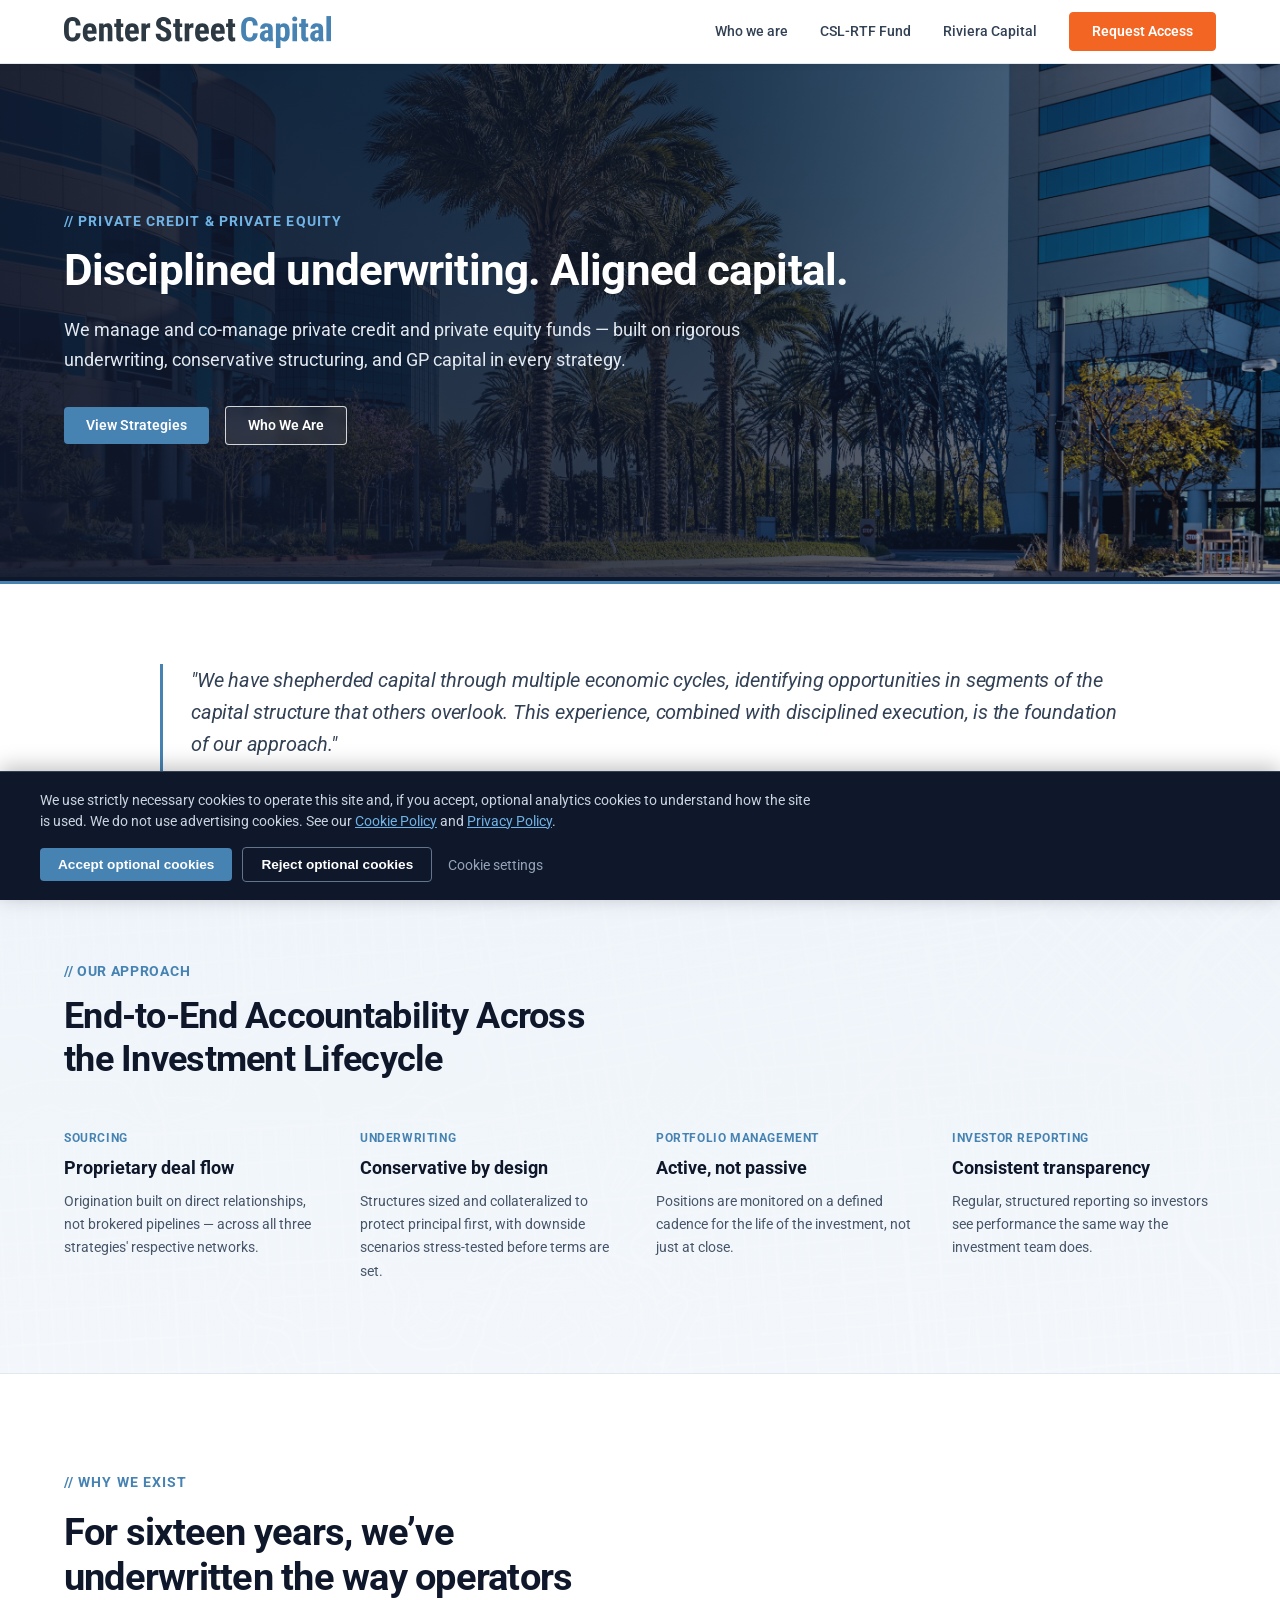
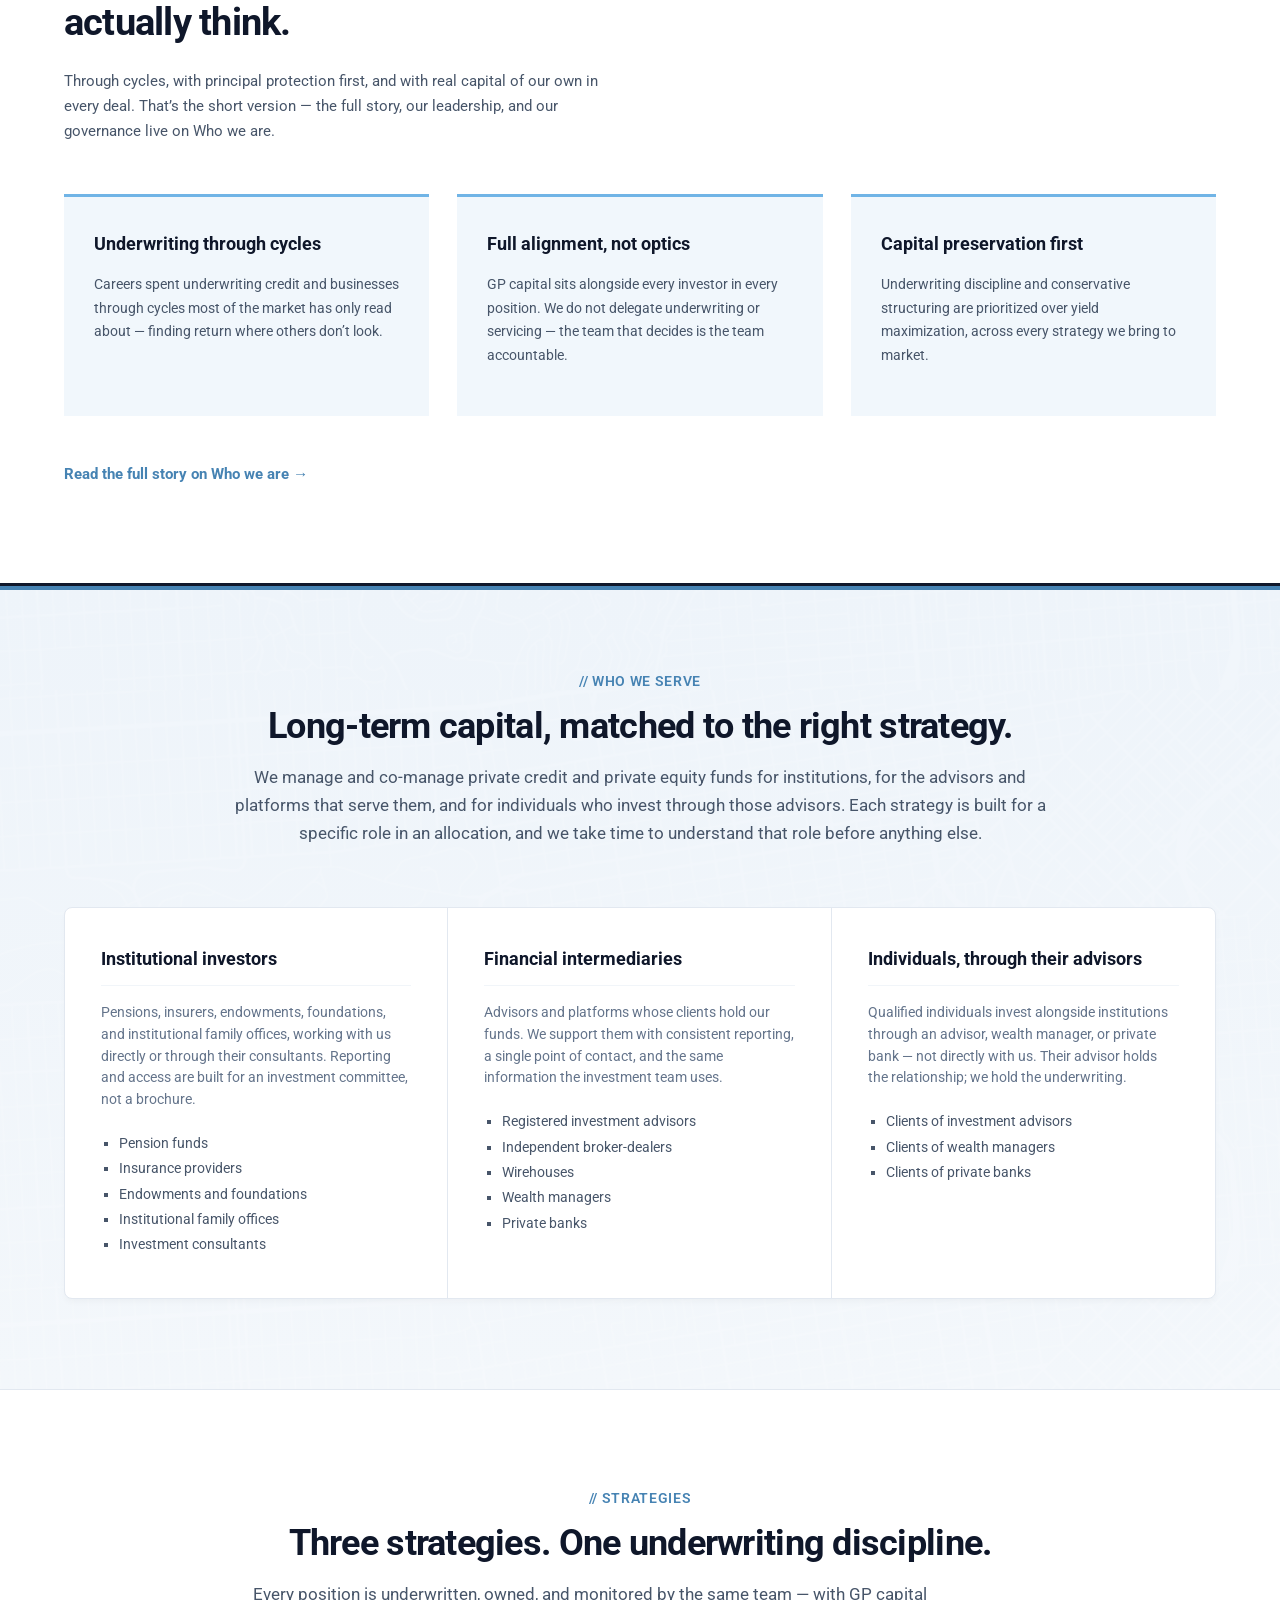
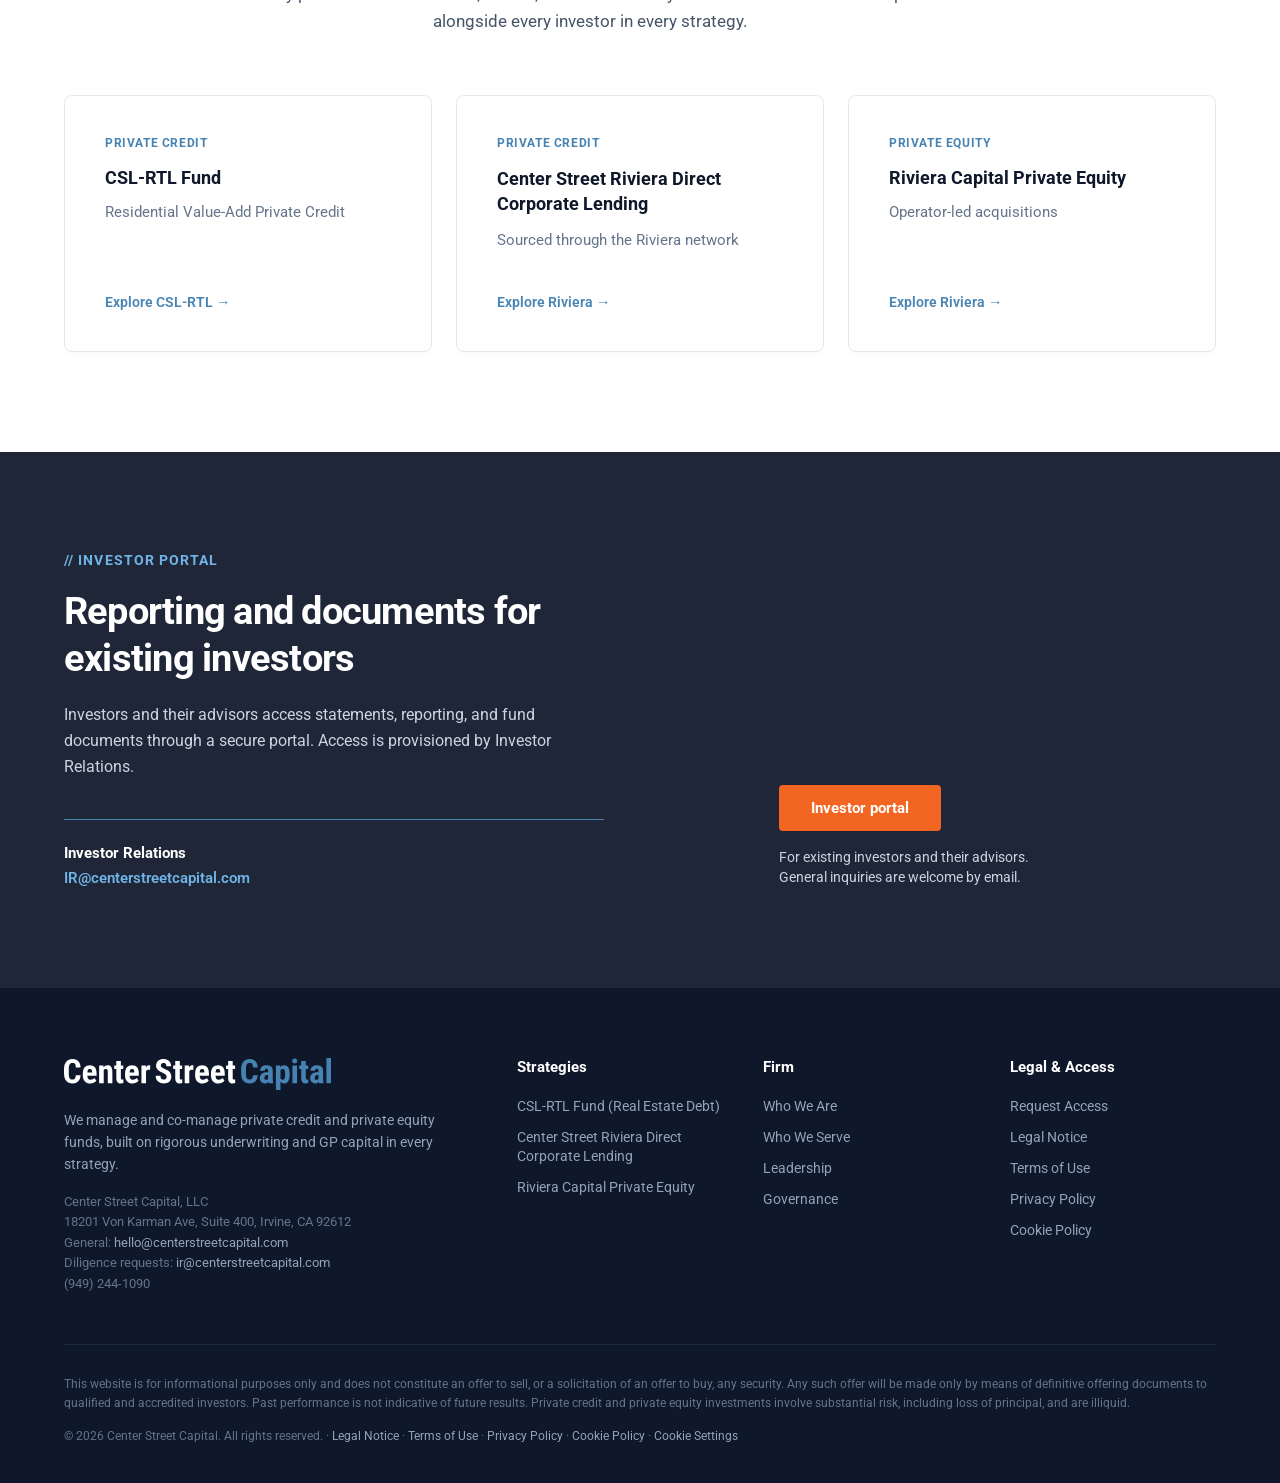
==== commit 32ba9552: "Update footer bottom disclaimer and copyright text across all 8 HTML pages" ====
--- a/index.html
+++ b/index.html
@@ -342,8 +342,8 @@
             </div>
 
             <div style="border-top: 1px solid #1e293b; padding-top: 30px;">
-                <p style="margin: 0 0 16px 0; color: #64748b; font-size: 0.75rem; line-height: 1.6;">&copy; 2026 Center Street Capital, LLC. All rights reserved. This website is a general introduction to the firm. It is not an offer to sell or a solicitation of an offer to buy any security.</p>
-                <p style="margin: 0; color: #64748b; font-size: 0.75rem;"><a href="legal-notice.html" style="color: #94a3b8; text-decoration: none;">Legal Notice</a> &middot; <a href="terms-of-use.html" style="color: #94a3b8; text-decoration: none;">Terms of Use</a> &middot; <a href="privacy-policy.html" style="color: #94a3b8; text-decoration: none;">Privacy Policy</a> &middot; <a href="cookie-policy.html" style="color: #94a3b8; text-decoration: none;">Cookie Policy</a> &middot; <a href="#" id="open-cookie-settings" style="color: #94a3b8; text-decoration: none;">Cookie Settings</a></p>
+                <p style="margin: 0 0 16px 0; color: #64748b; font-size: 0.75rem; line-height: 1.6;">This website is for informational purposes only and does not constitute an offer to sell, or a solicitation of an offer to buy, any security. Any such offer will be made only by means of definitive offering documents to qualified and accredited investors. Past performance is not indicative of future results. Private credit and private equity investments involve substantial risk, including loss of principal, and are illiquid.</p>
+                <p style="margin: 0; color: #64748b; font-size: 0.75rem;">&copy; 2026 Center Street Capital. All rights reserved. &middot; <a href="legal-notice.html" style="color: #94a3b8; text-decoration: none;">Legal Notice</a> &middot; <a href="terms-of-use.html" style="color: #94a3b8; text-decoration: none;">Terms of Use</a> &middot; <a href="privacy-policy.html" style="color: #94a3b8; text-decoration: none;">Privacy Policy</a> &middot; <a href="cookie-policy.html" style="color: #94a3b8; text-decoration: none;">Cookie Policy</a> &middot; <a href="#" id="open-cookie-settings" style="color: #94a3b8; text-decoration: none;">Cookie Settings</a></p>
             </div>
         </div>
     </footer>
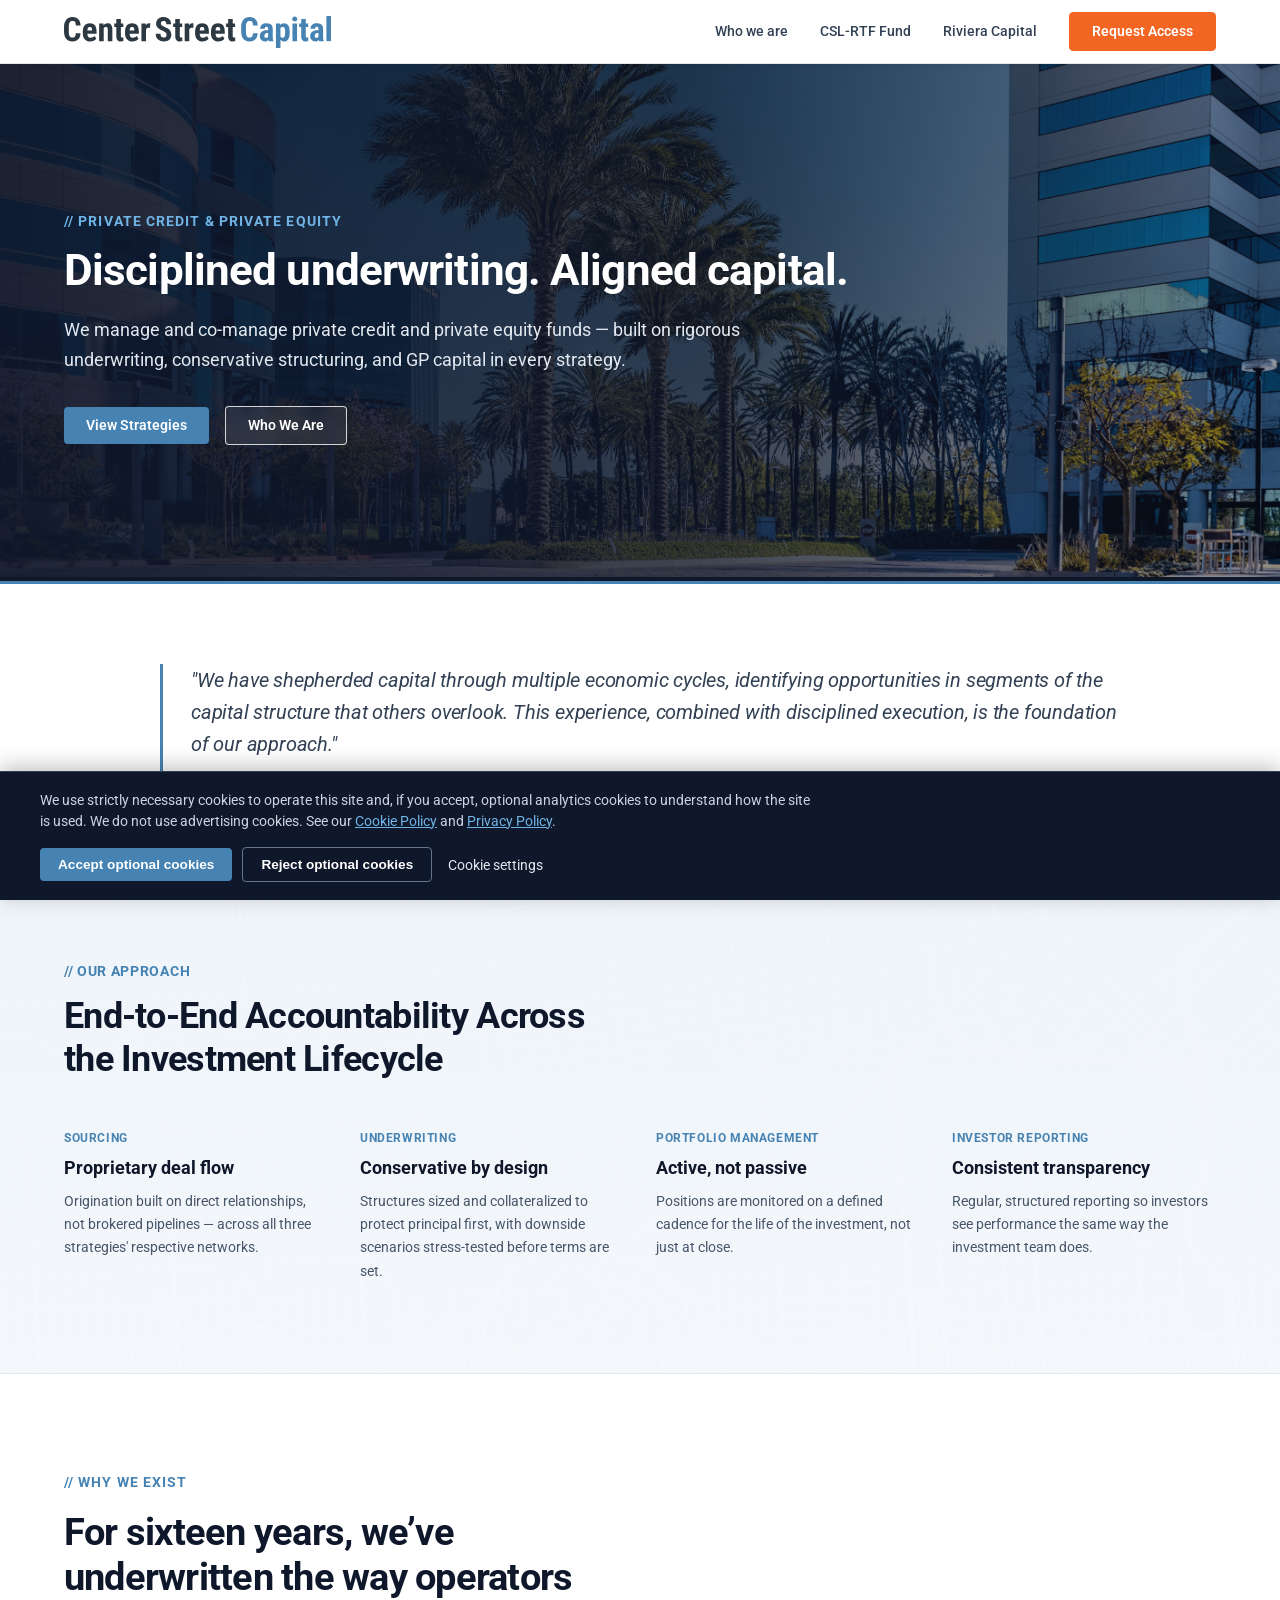
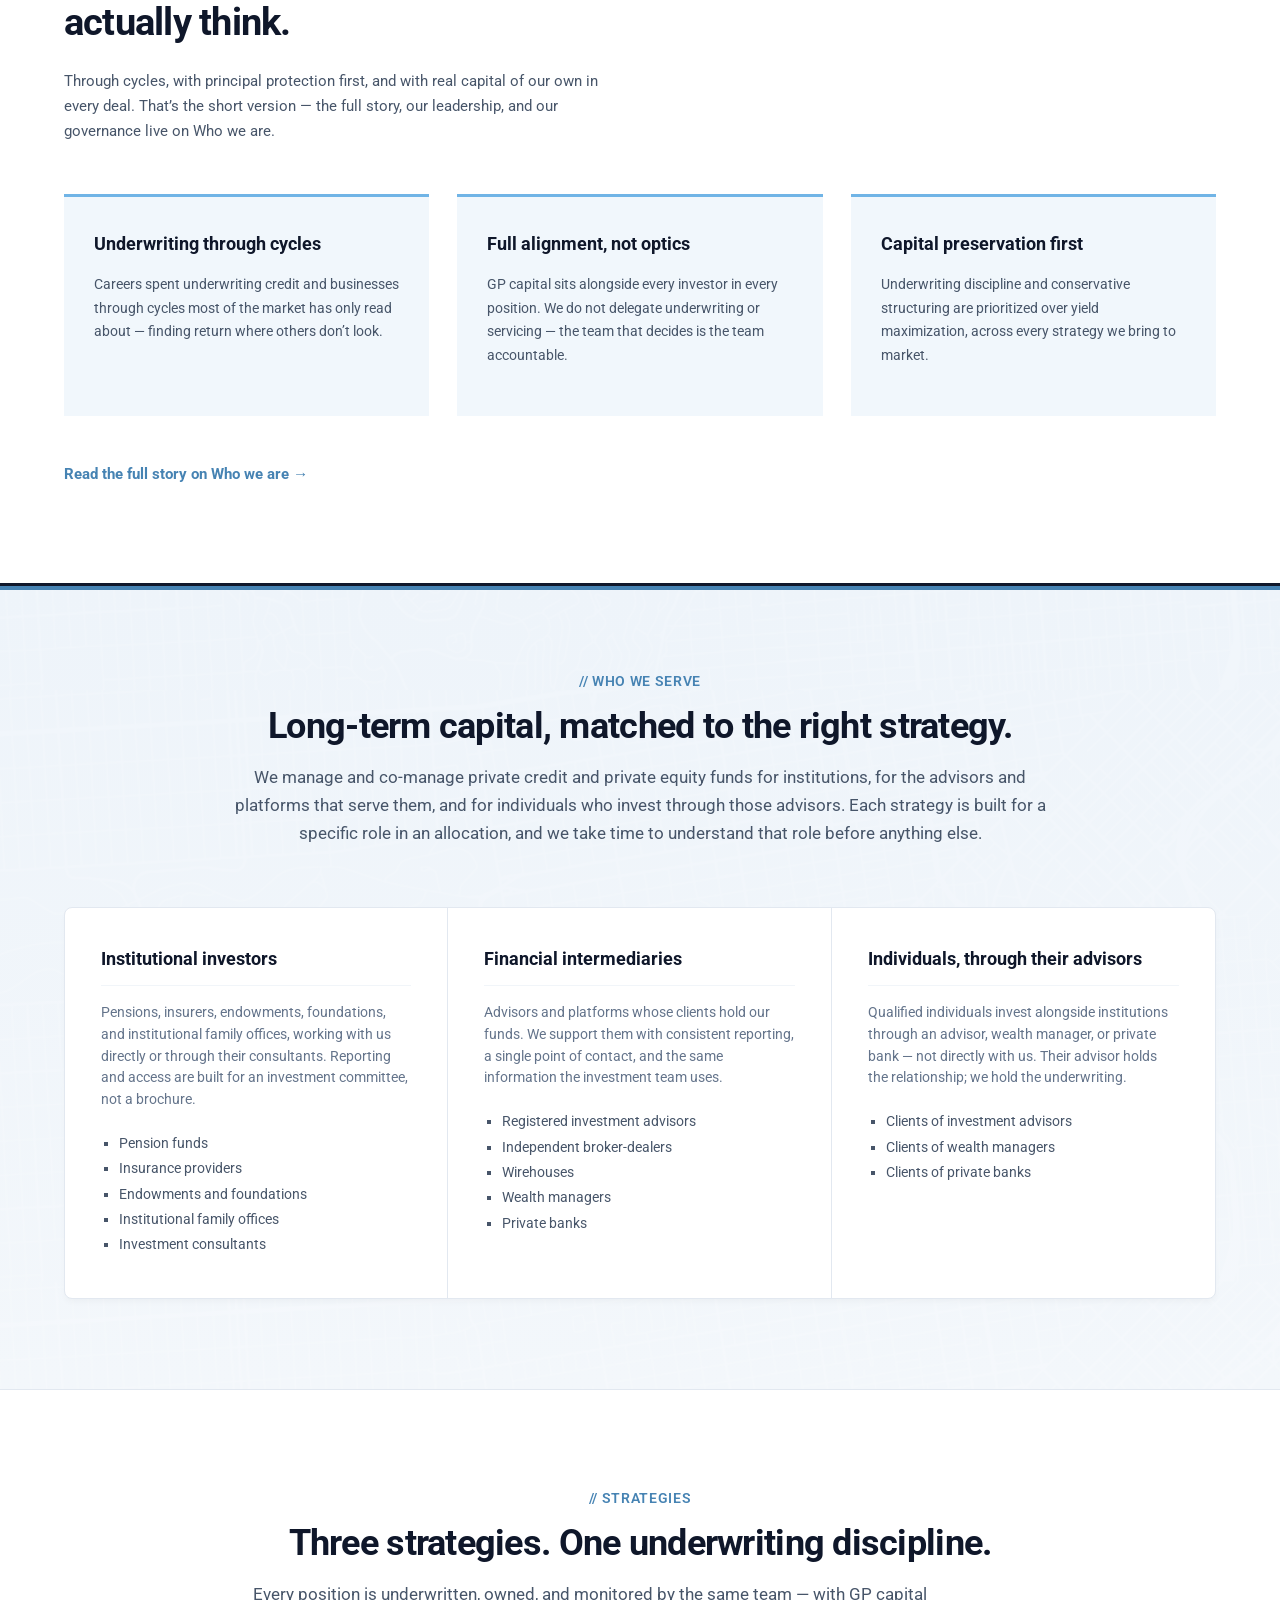
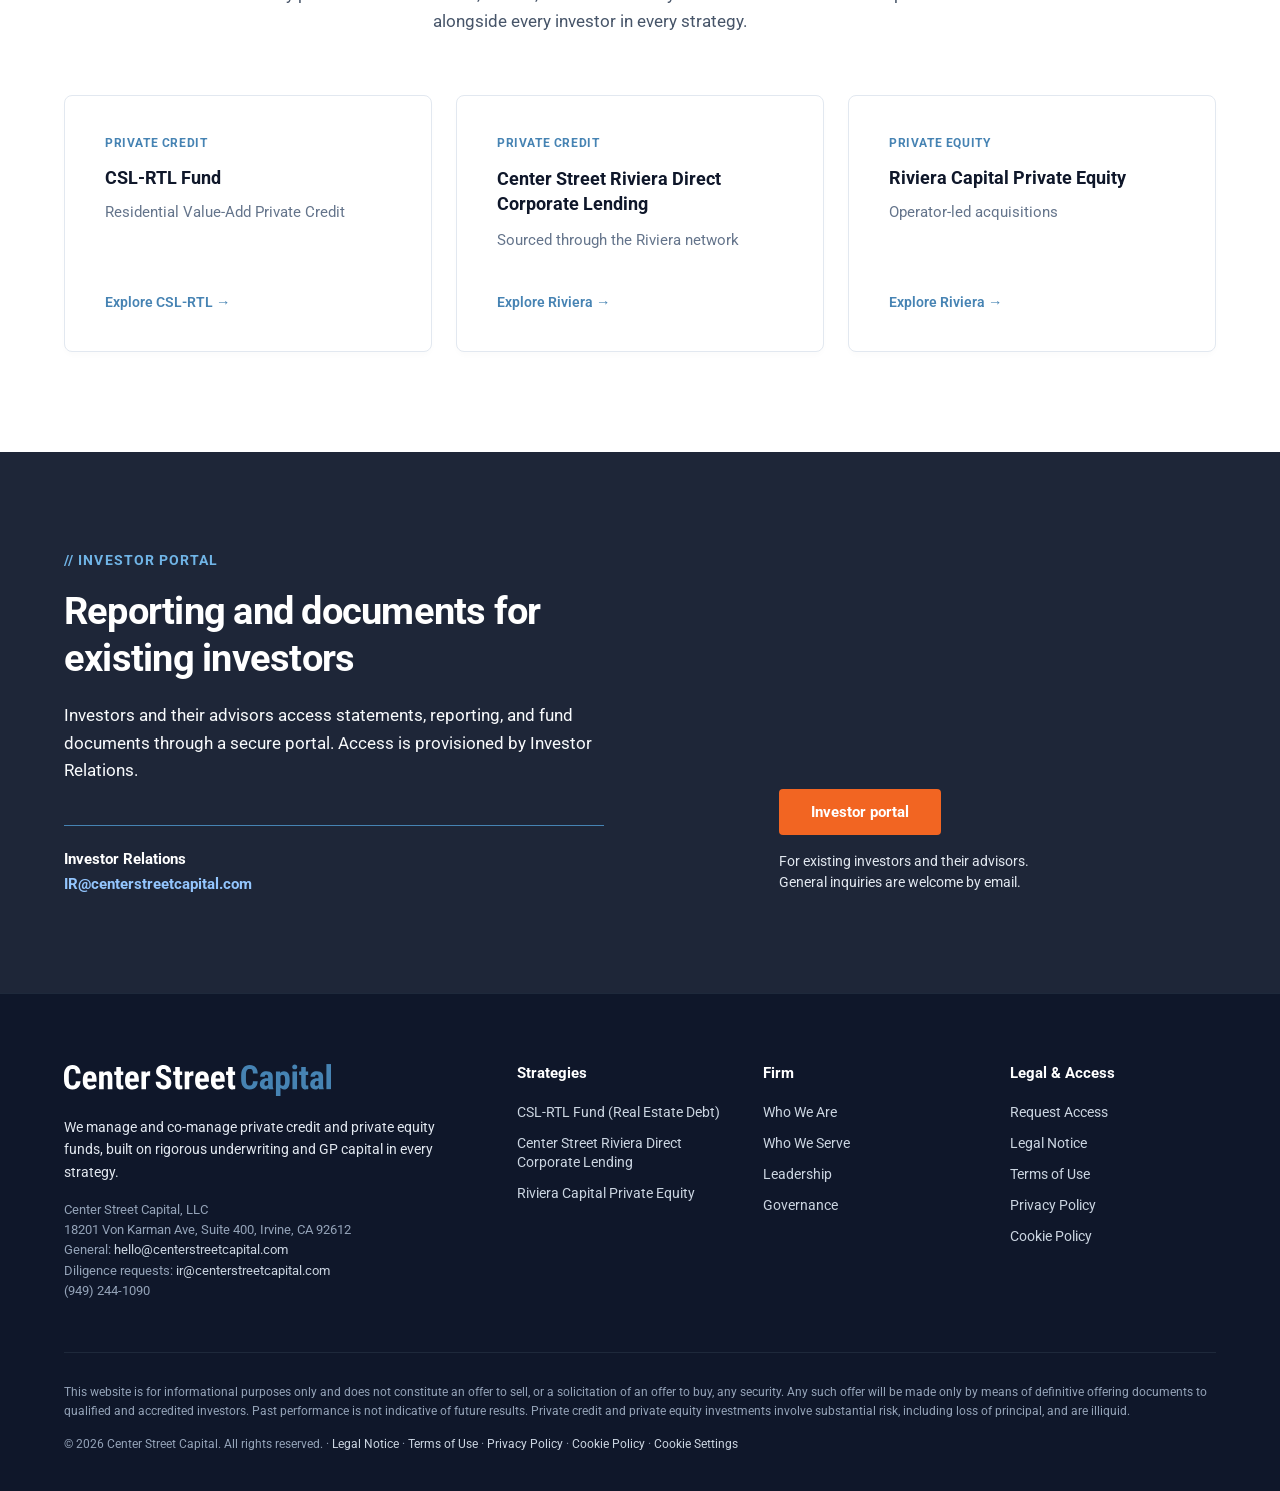
==== commit 3798deff: "Significantly boost text contrast, brightness, and font size in Investor Portal and Footer sections " ====
--- a/index.html
+++ b/index.html
@@ -278,18 +278,18 @@
                     <div>
                         <div class="section-kicker" style="color: #70b4e6; font-weight: 700; font-size: 0.85rem; letter-spacing: 0.08em; text-transform: uppercase; margin-bottom: 20px;">// INVESTOR PORTAL</div>
                         <h2 style="font-size: 2.35rem; font-weight: 700; color: #ffffff; margin: 0 0 20px 0; line-height: 1.25; letter-spacing: -0.02em; max-width: 520px;">Reporting and documents for existing investors</h2>
-                        <p style="font-size: 0.98rem; color: #cbd5e1; line-height: 1.65; margin: 0 0 40px 0; max-width: 540px;">Investors and their advisors access statements, reporting, and fund documents through a secure portal. Access is provisioned by Investor Relations.</p>
+                        <p style="font-size: 0.98rem; color: #f8fafc; font-size: 1.05rem; line-height: 1.65; margin: 0 0 40px 0; max-width: 540px;">Investors and their advisors access statements, reporting, and fund documents through a secure portal. Access is provisioned by Investor Relations.</p>
                         
                         <div style="border-top: 1px solid #4683b3; padding-top: 24px; margin-top: 24px; max-width: 540px;">
                             <div style="font-weight: 700; font-size: 0.95rem; color: #ffffff; margin-bottom: 6px;">Investor Relations</div>
-                            <a href="mailto:IR@centerstreetcapital.com" style="color: #70b4e6; font-weight: 600; text-decoration: none; font-size: 0.95rem; transition: color 0.2s;">IR@centerstreetcapital.com</a>
+                            <a href="mailto:IR@centerstreetcapital.com" style="color: #93c5fd; font-weight: 700; text-decoration: none; font-size: 0.95rem; transition: color 0.2s;">IR@centerstreetcapital.com</a>
                         </div>
                     </div>
 
                     <!-- Right Side -->
                     <div style="text-align: left;">
                         <a href="mailto:IR@centerstreetcapital.com?subject=Investor%20Portal%20Access%20Request" style="display: inline-block; background-color: #f26522; color: #ffffff; padding: 14px 32px; text-decoration: none; border-radius: 4px; font-weight: 700; font-size: 0.95rem; margin-bottom: 16px; transition: background-color 0.2s;">Investor portal</a>
-                        <p style="color: #cbd5e1; font-size: 0.85rem; line-height: 1.5; margin: 0; max-width: 260px;">For existing investors and their advisors. General inquiries are welcome by email.</p>
+                        <p style="color: #e2e8f0; font-size: 0.88rem; line-height: 1.5; margin: 0; max-width: 260px;">For existing investors and their advisors. General inquiries are welcome by email.</p>
                     </div>
                 </div>
             </div>
@@ -298,7 +298,7 @@
     </main>
 
     <!-- Footer -->
-    <footer style="background-color: #0f172a; color: #94a3b8; padding: 70px 0 40px; border-top: 1px solid #1e293b;">
+    <footer style="background-color: #0f172a; color: #cbd5e1; padding: 70px 0 40px; border-top: 1px solid #1e293b;">
         <div class="container">
             <div style="display: grid; grid-template-columns: 2fr 1fr 1fr 1fr; gap: 40px; margin-bottom: 50px;">
                 <!-- Column 1 -->
@@ -306,44 +306,44 @@
                     <a href="./" style="display: flex; align-items: center; text-decoration: none; margin-bottom: 20px;">
                         <img src="CS-Capital_Horiz_OnDark.svg" alt="Center Street Capital Logo" style="height: 32px; width: auto; object-fit: contain;">
                     </a>
-                    <p style="color: #94a3b8; font-size: 0.85rem; line-height: 1.6; margin: 0 0 16px 0; max-width: 380px;">We manage and co-manage private credit and private equity funds, built on rigorous underwriting and GP capital in every strategy.</p>
-                    <p style="color: #64748b; font-size: 0.8rem; line-height: 1.6; margin: 0;">Center Street Capital, LLC<br>18201 Von Karman Ave, Suite 400, Irvine, CA 92612<br>General: <a href="mailto:hello@centerstreetcapital.com" style="color: #94a3b8; text-decoration: none;">hello@centerstreetcapital.com</a><br>Diligence requests: <a href="mailto:ir@centerstreetcapital.com" style="color: #94a3b8; text-decoration: none;">ir@centerstreetcapital.com</a><br>(949) 244-1090</p>
+                    <p style="color: #e2e8f0; font-size: 0.88rem; line-height: 1.6; margin: 0 0 16px 0; max-width: 380px;">We manage and co-manage private credit and private equity funds, built on rigorous underwriting and GP capital in every strategy.</p>
+                    <p style="color: #94a3b8; font-size: 0.8rem; line-height: 1.6; margin: 0;">Center Street Capital, LLC<br>18201 Von Karman Ave, Suite 400, Irvine, CA 92612<br>General: <a href="mailto:hello@centerstreetcapital.com" style="color: #cbd5e1; text-decoration: none;">hello@centerstreetcapital.com</a><br>Diligence requests: <a href="mailto:ir@centerstreetcapital.com" style="color: #cbd5e1; text-decoration: none;">ir@centerstreetcapital.com</a><br>(949) 244-1090</p>
                 </div>
                 <!-- Column 2 -->
                 <div>
                     <h4 style="color: #ffffff; font-weight: 700; margin: 0 0 20px 0; font-size: 0.95rem;">Strategies</h4>
                     <ul style="list-style: none; padding: 0; margin: 0;">
-                        <li style="margin-bottom: 12px;"><a href="csl-rtf-fund.html" style="color: #94a3b8; text-decoration: none; font-size: 0.85rem; transition: color 0.2s;">CSL-RTL Fund (Real Estate Debt)</a></li>
-                        <li style="margin-bottom: 12px;"><a href="riviera-capital.html" style="color: #94a3b8; text-decoration: none; font-size: 0.85rem; transition: color 0.2s;">Center Street Riviera Direct Corporate Lending</a></li>
-                        <li><a href="riviera-capital.html" style="color: #94a3b8; text-decoration: none; font-size: 0.85rem; transition: color 0.2s;">Riviera Capital Private Equity</a></li>
+                        <li style="margin-bottom: 12px;"><a href="csl-rtf-fund.html" style="color: #cbd5e1; text-decoration: none; font-size: 0.85rem; transition: color 0.2s;">CSL-RTL Fund (Real Estate Debt)</a></li>
+                        <li style="margin-bottom: 12px;"><a href="riviera-capital.html" style="color: #cbd5e1; text-decoration: none; font-size: 0.85rem; transition: color 0.2s;">Center Street Riviera Direct Corporate Lending</a></li>
+                        <li><a href="riviera-capital.html" style="color: #cbd5e1; text-decoration: none; font-size: 0.85rem; transition: color 0.2s;">Riviera Capital Private Equity</a></li>
                     </ul>
                 </div>
                 <!-- Column 3 -->
                 <div>
                     <h4 style="color: #ffffff; font-weight: 700; margin: 0 0 20px 0; font-size: 0.95rem;">Firm</h4>
                     <ul style="list-style: none; padding: 0; margin: 0;">
-                        <li style="margin-bottom: 12px;"><a href="who-we-are.html" style="color: #94a3b8; text-decoration: none; font-size: 0.85rem; transition: color 0.2s;">Who We Are</a></li>
-                        <li style="margin-bottom: 12px;"><a href="./#who-we-serve" style="color: #94a3b8; text-decoration: none; font-size: 0.85rem; transition: color 0.2s;">Who We Serve</a></li>
-                        <li style="margin-bottom: 12px;"><a href="who-we-are.html#leadership" style="color: #94a3b8; text-decoration: none; font-size: 0.85rem; transition: color 0.2s;">Leadership</a></li>
-                        <li><a href="who-we-are.html#governance" style="color: #94a3b8; text-decoration: none; font-size: 0.85rem; transition: color 0.2s;">Governance</a></li>
+                        <li style="margin-bottom: 12px;"><a href="who-we-are.html" style="color: #cbd5e1; text-decoration: none; font-size: 0.85rem; transition: color 0.2s;">Who We Are</a></li>
+                        <li style="margin-bottom: 12px;"><a href="./#who-we-serve" style="color: #cbd5e1; text-decoration: none; font-size: 0.85rem; transition: color 0.2s;">Who We Serve</a></li>
+                        <li style="margin-bottom: 12px;"><a href="who-we-are.html#leadership" style="color: #cbd5e1; text-decoration: none; font-size: 0.85rem; transition: color 0.2s;">Leadership</a></li>
+                        <li><a href="who-we-are.html#governance" style="color: #cbd5e1; text-decoration: none; font-size: 0.85rem; transition: color 0.2s;">Governance</a></li>
                     </ul>
                 </div>
                 <!-- Column 4 -->
                 <div>
                     <h4 style="color: #ffffff; font-weight: 700; margin: 0 0 20px 0; font-size: 0.95rem;">Legal &amp; Access</h4>
                     <ul style="list-style: none; padding: 0; margin: 0;">
-                        <li style="margin-bottom: 12px;"><a href="#" class="request-access-btn" style="color: #94a3b8; text-decoration: none; font-size: 0.85rem; transition: color 0.2s;">Request Access</a></li>
-                        <li style="margin-bottom: 12px;"><a href="legal-notice.html" style="color: #94a3b8; text-decoration: none; font-size: 0.85rem; transition: color 0.2s;">Legal Notice</a></li>
-                        <li style="margin-bottom: 12px;"><a href="terms-of-use.html" style="color: #94a3b8; text-decoration: none; font-size: 0.85rem; transition: color 0.2s;">Terms of Use</a></li>
-                        <li style="margin-bottom: 12px;"><a href="privacy-policy.html" style="color: #94a3b8; text-decoration: none; font-size: 0.85rem; transition: color 0.2s;">Privacy Policy</a></li>
-                        <li><a href="cookie-policy.html" style="color: #94a3b8; text-decoration: none; font-size: 0.85rem; transition: color 0.2s;">Cookie Policy</a></li>
+                        <li style="margin-bottom: 12px;"><a href="#" class="request-access-btn" style="color: #cbd5e1; text-decoration: none; font-size: 0.85rem; transition: color 0.2s;">Request Access</a></li>
+                        <li style="margin-bottom: 12px;"><a href="legal-notice.html" style="color: #cbd5e1; text-decoration: none; font-size: 0.85rem; transition: color 0.2s;">Legal Notice</a></li>
+                        <li style="margin-bottom: 12px;"><a href="terms-of-use.html" style="color: #cbd5e1; text-decoration: none; font-size: 0.85rem; transition: color 0.2s;">Terms of Use</a></li>
+                        <li style="margin-bottom: 12px;"><a href="privacy-policy.html" style="color: #cbd5e1; text-decoration: none; font-size: 0.85rem; transition: color 0.2s;">Privacy Policy</a></li>
+                        <li><a href="cookie-policy.html" style="color: #cbd5e1; text-decoration: none; font-size: 0.85rem; transition: color 0.2s;">Cookie Policy</a></li>
                     </ul>
                 </div>
             </div>
 
             <div style="border-top: 1px solid #1e293b; padding-top: 30px;">
-                <p style="margin: 0 0 16px 0; color: #64748b; font-size: 0.75rem; line-height: 1.6;">This website is for informational purposes only and does not constitute an offer to sell, or a solicitation of an offer to buy, any security. Any such offer will be made only by means of definitive offering documents to qualified and accredited investors. Past performance is not indicative of future results. Private credit and private equity investments involve substantial risk, including loss of principal, and are illiquid.</p>
-                <p style="margin: 0; color: #64748b; font-size: 0.75rem;">&copy; 2026 Center Street Capital. All rights reserved. &middot; <a href="legal-notice.html" style="color: #94a3b8; text-decoration: none;">Legal Notice</a> &middot; <a href="terms-of-use.html" style="color: #94a3b8; text-decoration: none;">Terms of Use</a> &middot; <a href="privacy-policy.html" style="color: #94a3b8; text-decoration: none;">Privacy Policy</a> &middot; <a href="cookie-policy.html" style="color: #94a3b8; text-decoration: none;">Cookie Policy</a> &middot; <a href="#" id="open-cookie-settings" style="color: #94a3b8; text-decoration: none;">Cookie Settings</a></p>
+                <p style="margin: 0 0 16px 0; color: #94a3b8; font-size: 0.75rem; line-height: 1.6;">This website is for informational purposes only and does not constitute an offer to sell, or a solicitation of an offer to buy, any security. Any such offer will be made only by means of definitive offering documents to qualified and accredited investors. Past performance is not indicative of future results. Private credit and private equity investments involve substantial risk, including loss of principal, and are illiquid.</p>
+                <p style="margin: 0; color: #94a3b8; font-size: 0.75rem;">&copy; 2026 Center Street Capital. All rights reserved. &middot; <a href="legal-notice.html" style="color: #cbd5e1; text-decoration: none;">Legal Notice</a> &middot; <a href="terms-of-use.html" style="color: #cbd5e1; text-decoration: none;">Terms of Use</a> &middot; <a href="privacy-policy.html" style="color: #cbd5e1; text-decoration: none;">Privacy Policy</a> &middot; <a href="cookie-policy.html" style="color: #cbd5e1; text-decoration: none;">Cookie Policy</a> &middot; <a href="#" id="open-cookie-settings" style="color: #cbd5e1; text-decoration: none;">Cookie Settings</a></p>
             </div>
         </div>
     </footer>
@@ -399,7 +399,7 @@
             <div style="display: flex; gap: 10px; align-items: center; flex-wrap: wrap;">
                 <button id="accept-cookies" style="background-color: #4683b3; color: #ffffff; border: none; padding: 9px 18px; border-radius: 4px; font-weight: 600; font-size: 0.85rem; cursor: pointer;">Accept optional cookies</button>
                 <button id="reject-cookies" style="background-color: transparent; border: 1px solid #64748b; color: #ffffff; padding: 9px 18px; border-radius: 4px; font-weight: 600; font-size: 0.85rem; cursor: pointer;">Reject optional cookies</button>
-                <a href="cookie-policy.html" style="color: #94a3b8; font-size: 0.85rem; text-decoration: none; margin-left: 6px;">Cookie settings</a>
+                <a href="cookie-policy.html" style="color: #e2e8f0; font-size: 0.88rem; text-decoration: none; margin-left: 6px;">Cookie settings</a>
             </div>
         </div>
     </div>
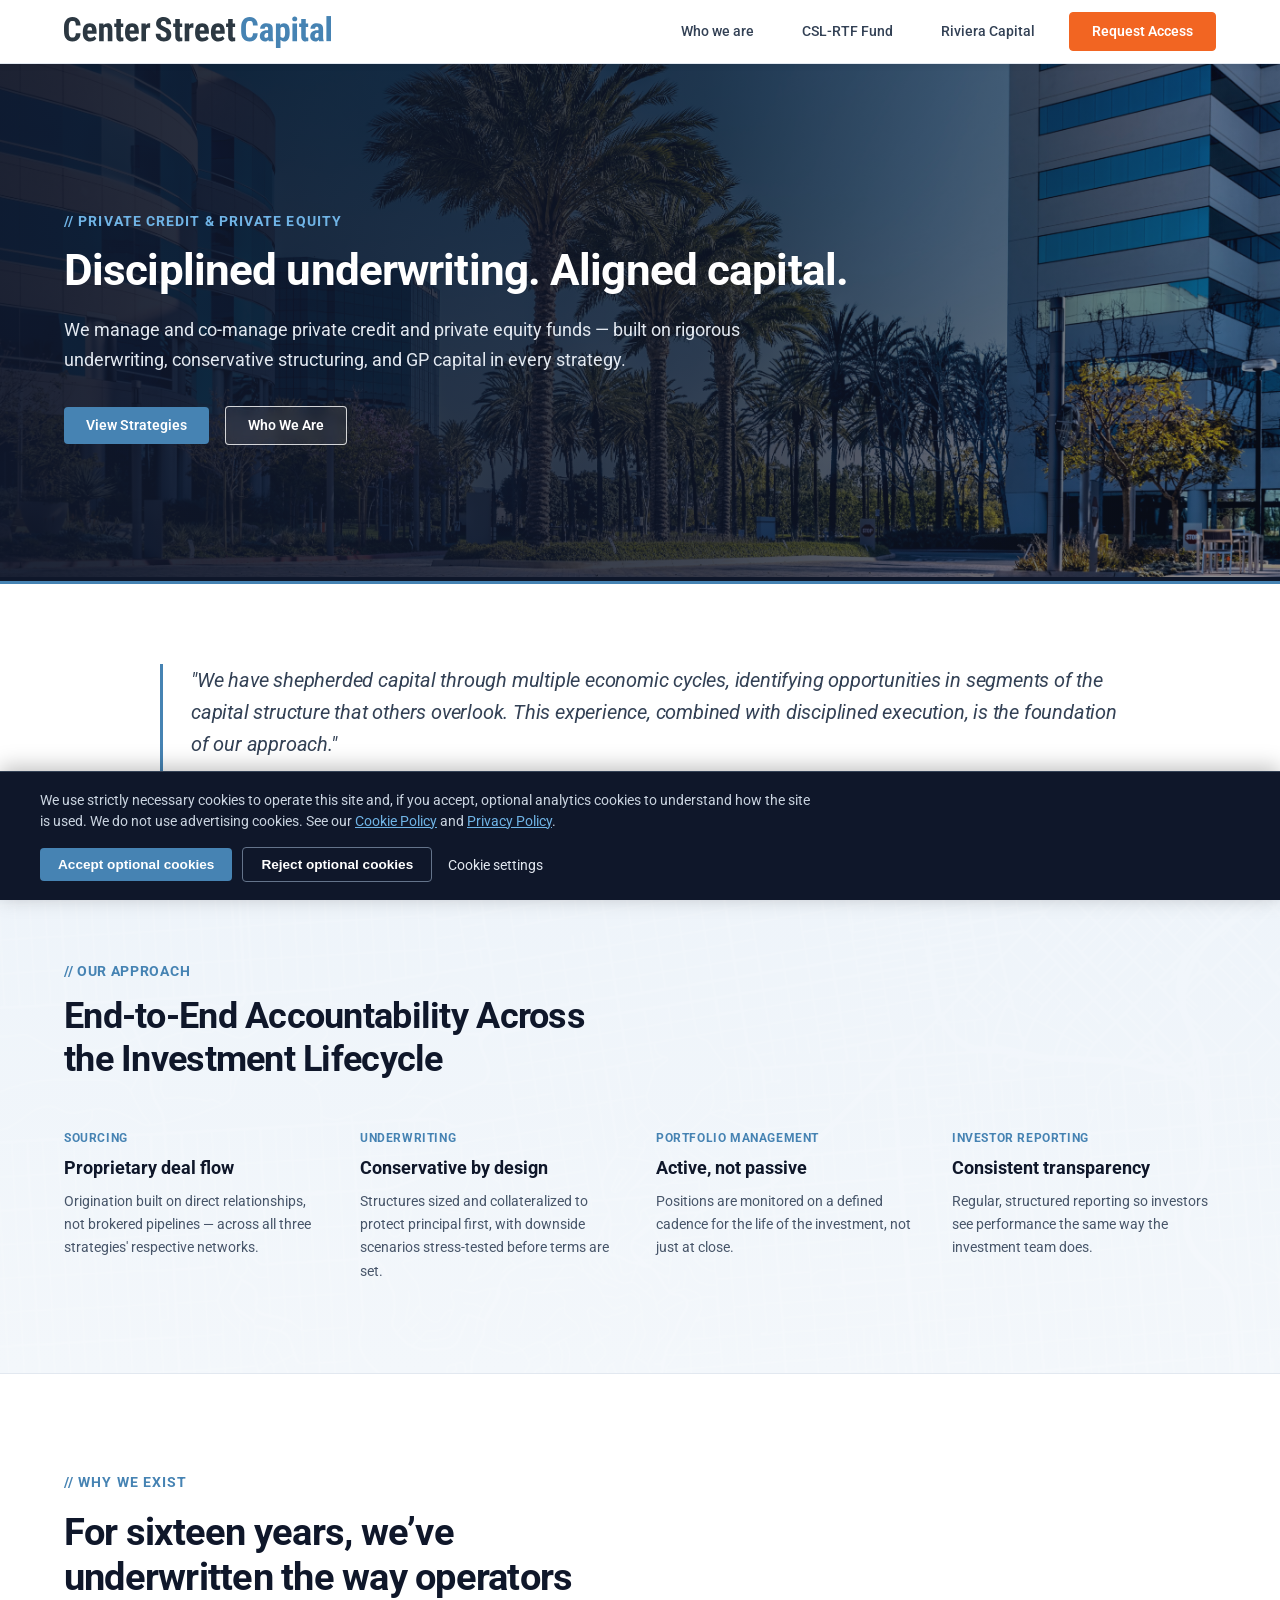
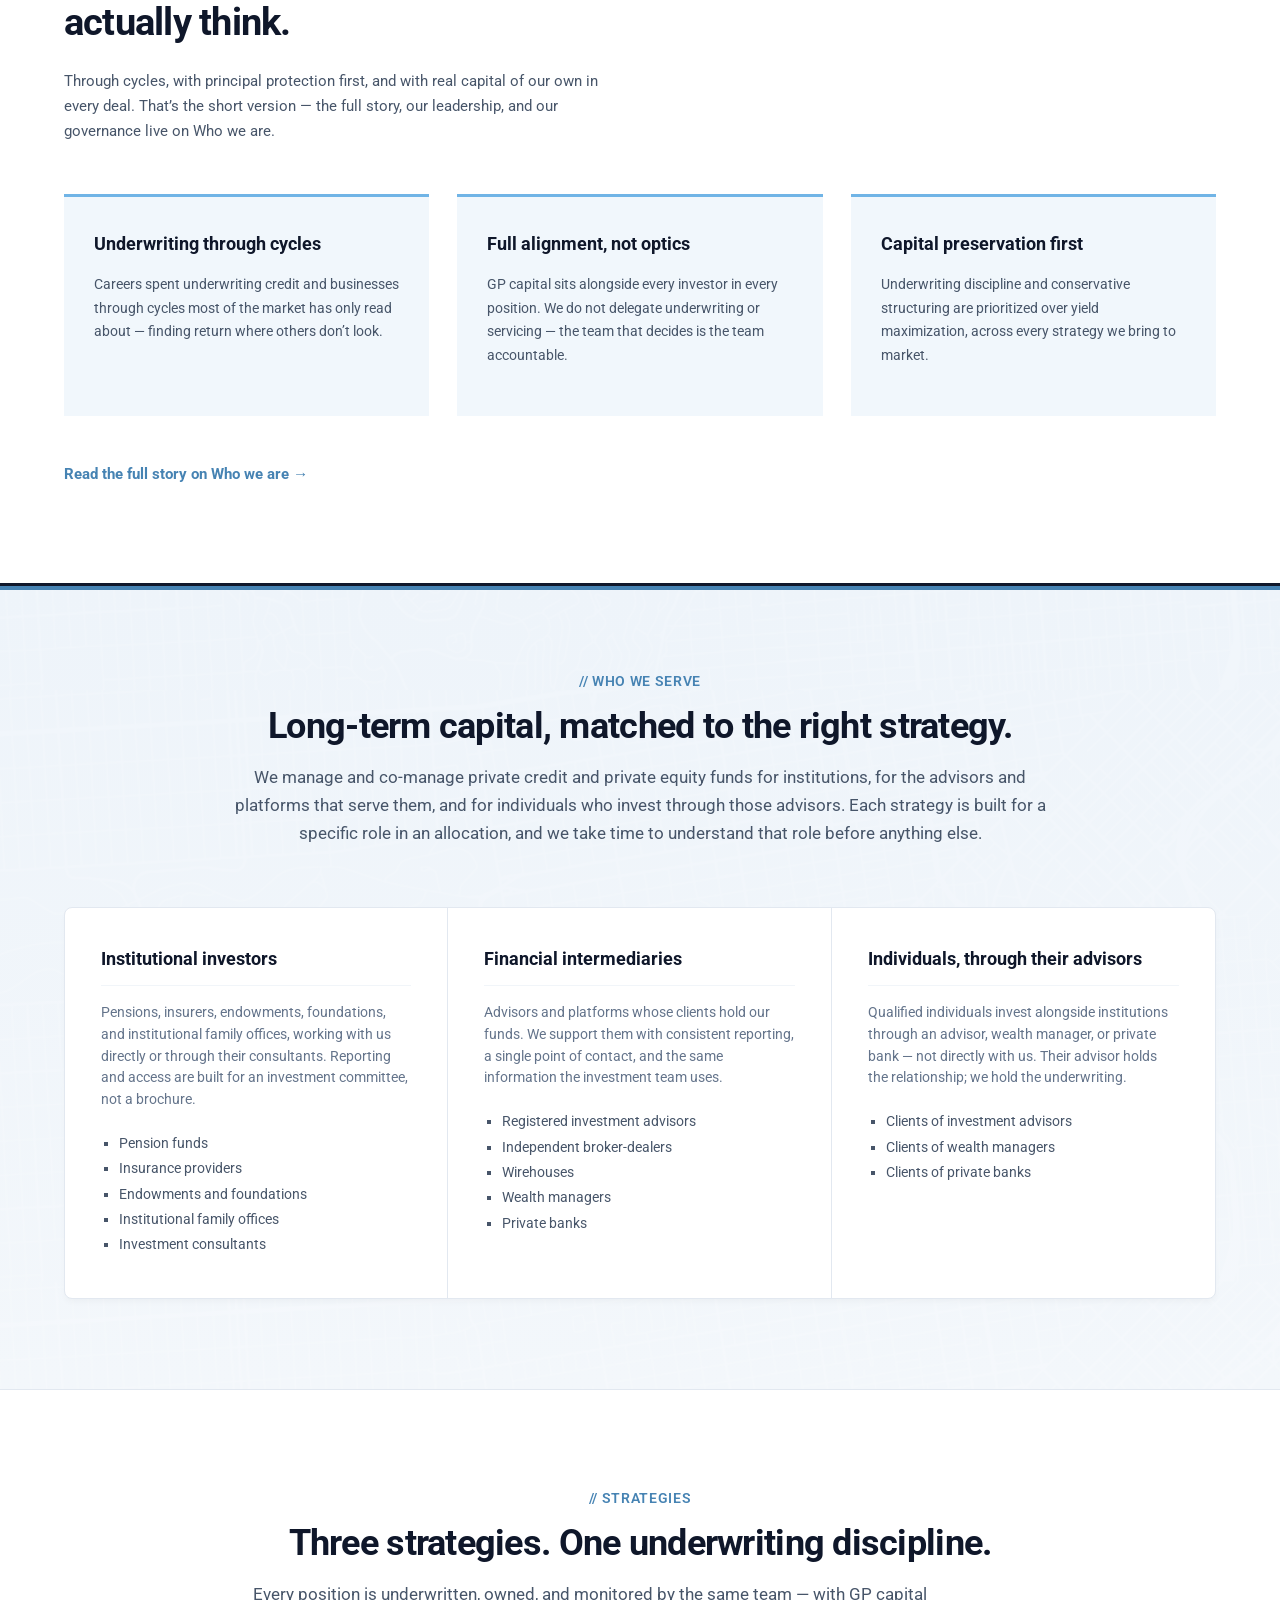
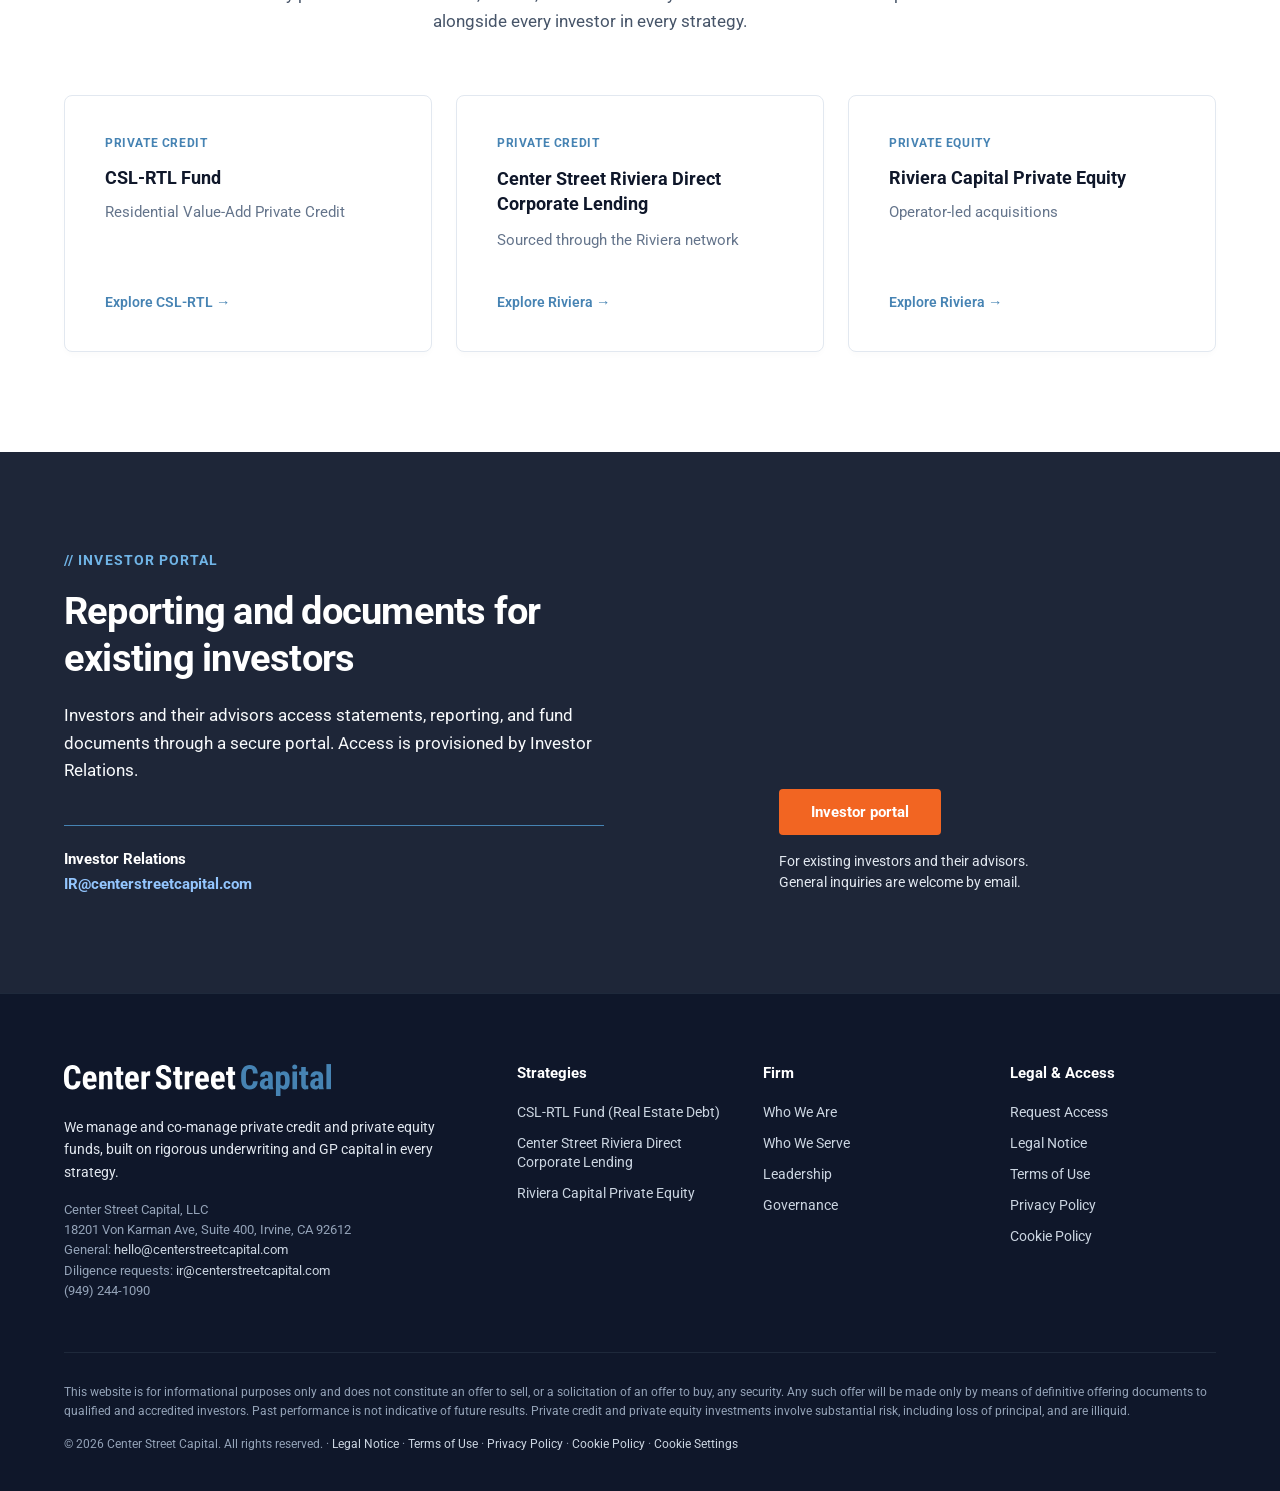
==== commit 54c391c7: "Implement Option 1 Soft Pill active navigation tab highlight across website" ====
--- a/index.html
+++ b/index.html
@@ -34,10 +34,10 @@
             </a>
             
             <!-- Right: Navigation Links (Desktop) -->
-            <div class="desktop-nav" style="display: flex; align-items: center; gap: 32px;">
-                <a href="who-we-are.html" class="nav-link" style="color: #334155; text-decoration: none; font-weight: 500; font-size: 0.9rem; transition: color 0.2s;">Who we are</a>
-                <a href="csl-rtf-fund.html" class="nav-link" style="color: #334155; text-decoration: none; font-weight: 500; font-size: 0.9rem; transition: color 0.2s;">CSL-RTF Fund</a>
-                <a href="riviera-capital.html" class="nav-link" style="color: #334155; text-decoration: none; font-weight: 500; font-size: 0.9rem; transition: color 0.2s;">Riviera Capital</a>
+            <div class="desktop-nav" style="display: flex; align-items: center; gap: 20px;">
+                <a href="who-we-are.html" class="nav-link" style="color: #334155; text-decoration: none; font-weight: 500; font-size: 0.9rem; padding: 6px 14px; border-radius: 6px; transition: all 0.2s;">Who we are</a>
+                <a href="csl-rtf-fund.html" class="nav-link" style="color: #334155; text-decoration: none; font-weight: 500; font-size: 0.9rem; padding: 6px 14px; border-radius: 6px; transition: all 0.2s;">CSL-RTF Fund</a>
+                <a href="riviera-capital.html" class="nav-link" style="color: #334155; text-decoration: none; font-weight: 500; font-size: 0.9rem; padding: 6px 14px; border-radius: 6px; transition: all 0.2s;">Riviera Capital</a>
                 <a href="#" class="nav-btn request-access-btn" style="background-color: #f26522; color: #ffffff; padding: 10px 22px; border-radius: 4px; font-weight: 600; font-size: 0.9rem; text-decoration: none; transition: background-color 0.2s;">Request Access</a>
             </div>
 
--- a/styles.css
+++ b/styles.css
@@ -127,23 +127,26 @@
 }
 
 .nav-link {
-    color: #111827; /* Strong black text */
+    color: #334155;
     text-decoration: none;
-    font-size: 0.95rem; /* ~15px is the sweet spot for modern nav readability */
+    font-size: 0.9rem;
     font-weight: 500;
-    letter-spacing: 0; /* Removed wide tracking: sentence case requires tight tracking */
-    transition: color 0.2s ease;
+    padding: 6px 14px;
+    border-radius: 6px;
+    transition: all 0.2s ease;
 }
 
 .nav-link:hover {
-    color: #4683b3; /* Brand blue hover state */
+    color: #0f172a;
+    background-color: #f8fafc;
 }
 
 .nav-link.active {
-    color: #4683b3 !important; /* Brand blue active state */
+    color: #0f172a !important;
     font-weight: 700 !important;
-    border-bottom: 2px solid #4683b3;
-    padding-bottom: 4px;
+    background-color: #f1f5f9 !important;
+    border: 1px solid #cbd5e1 !important;
+    padding: 6px 14px !important;
 }
 
 .nav-btn {
